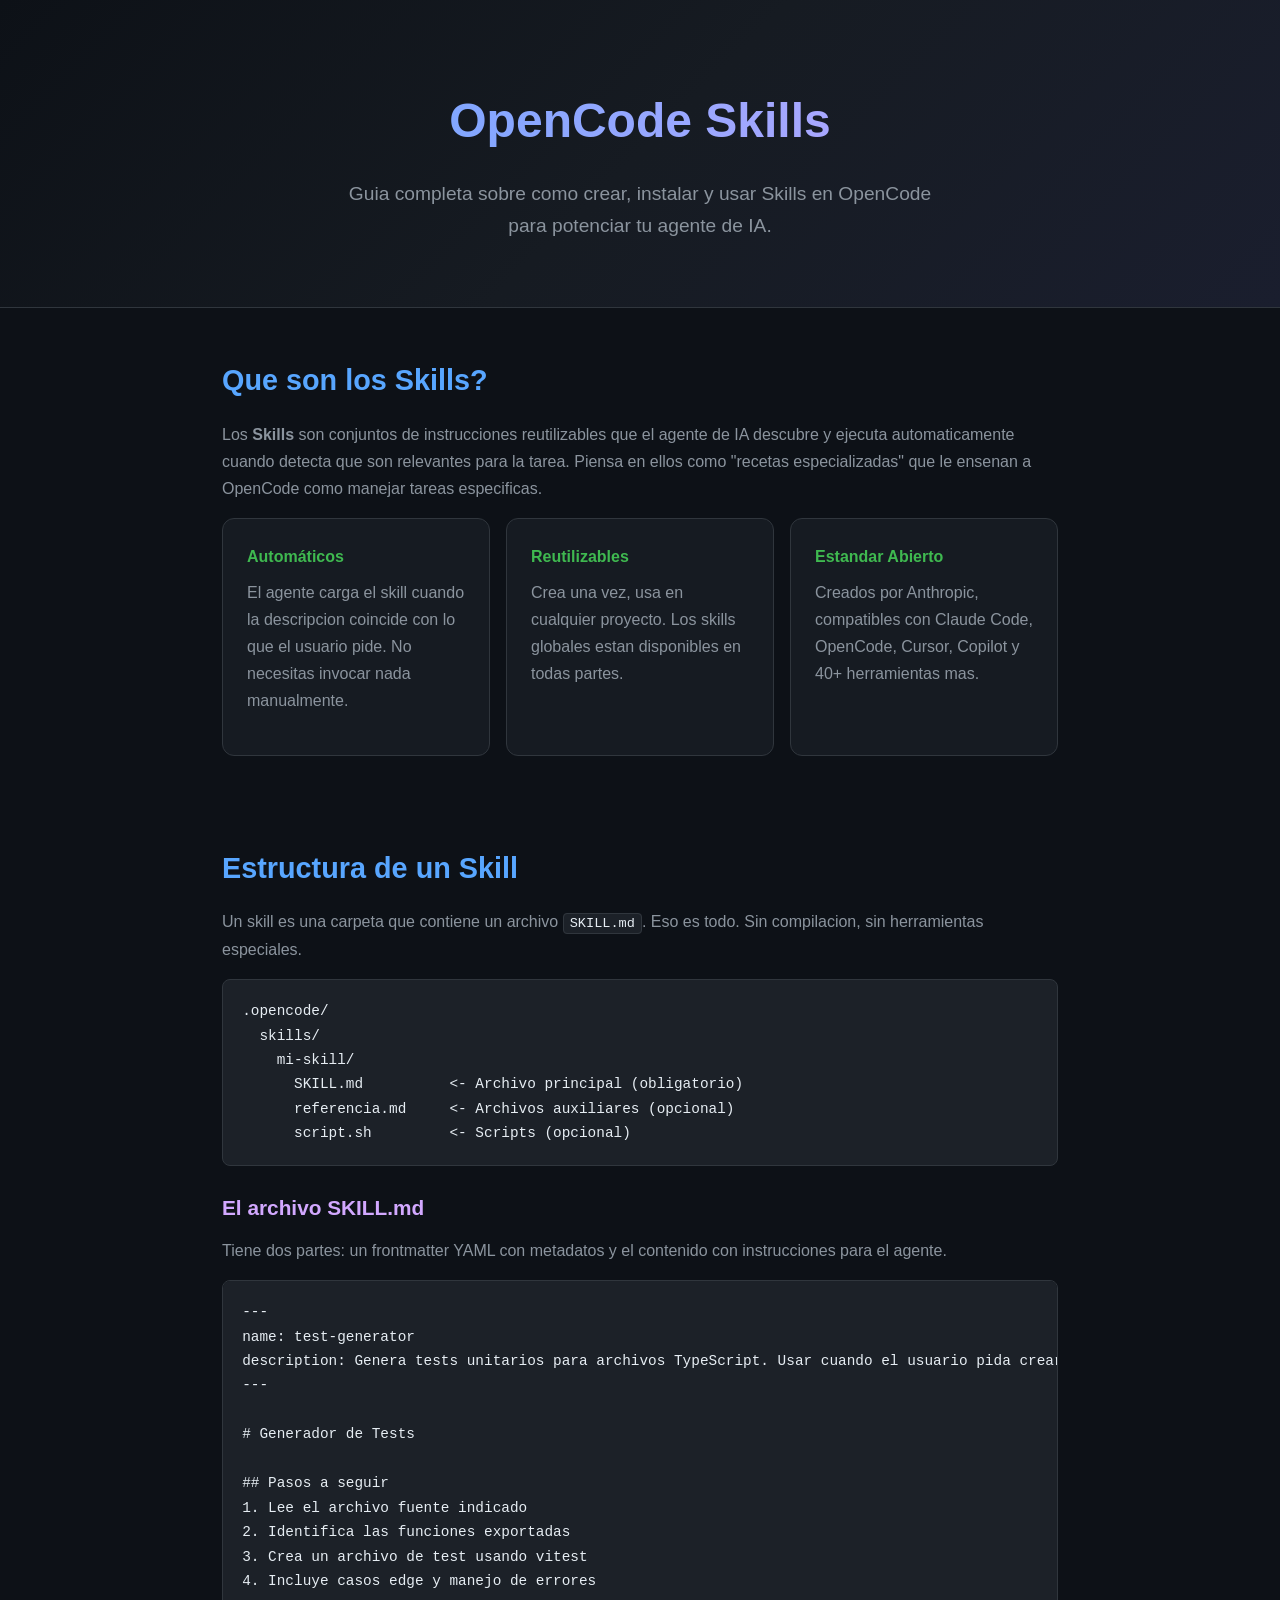
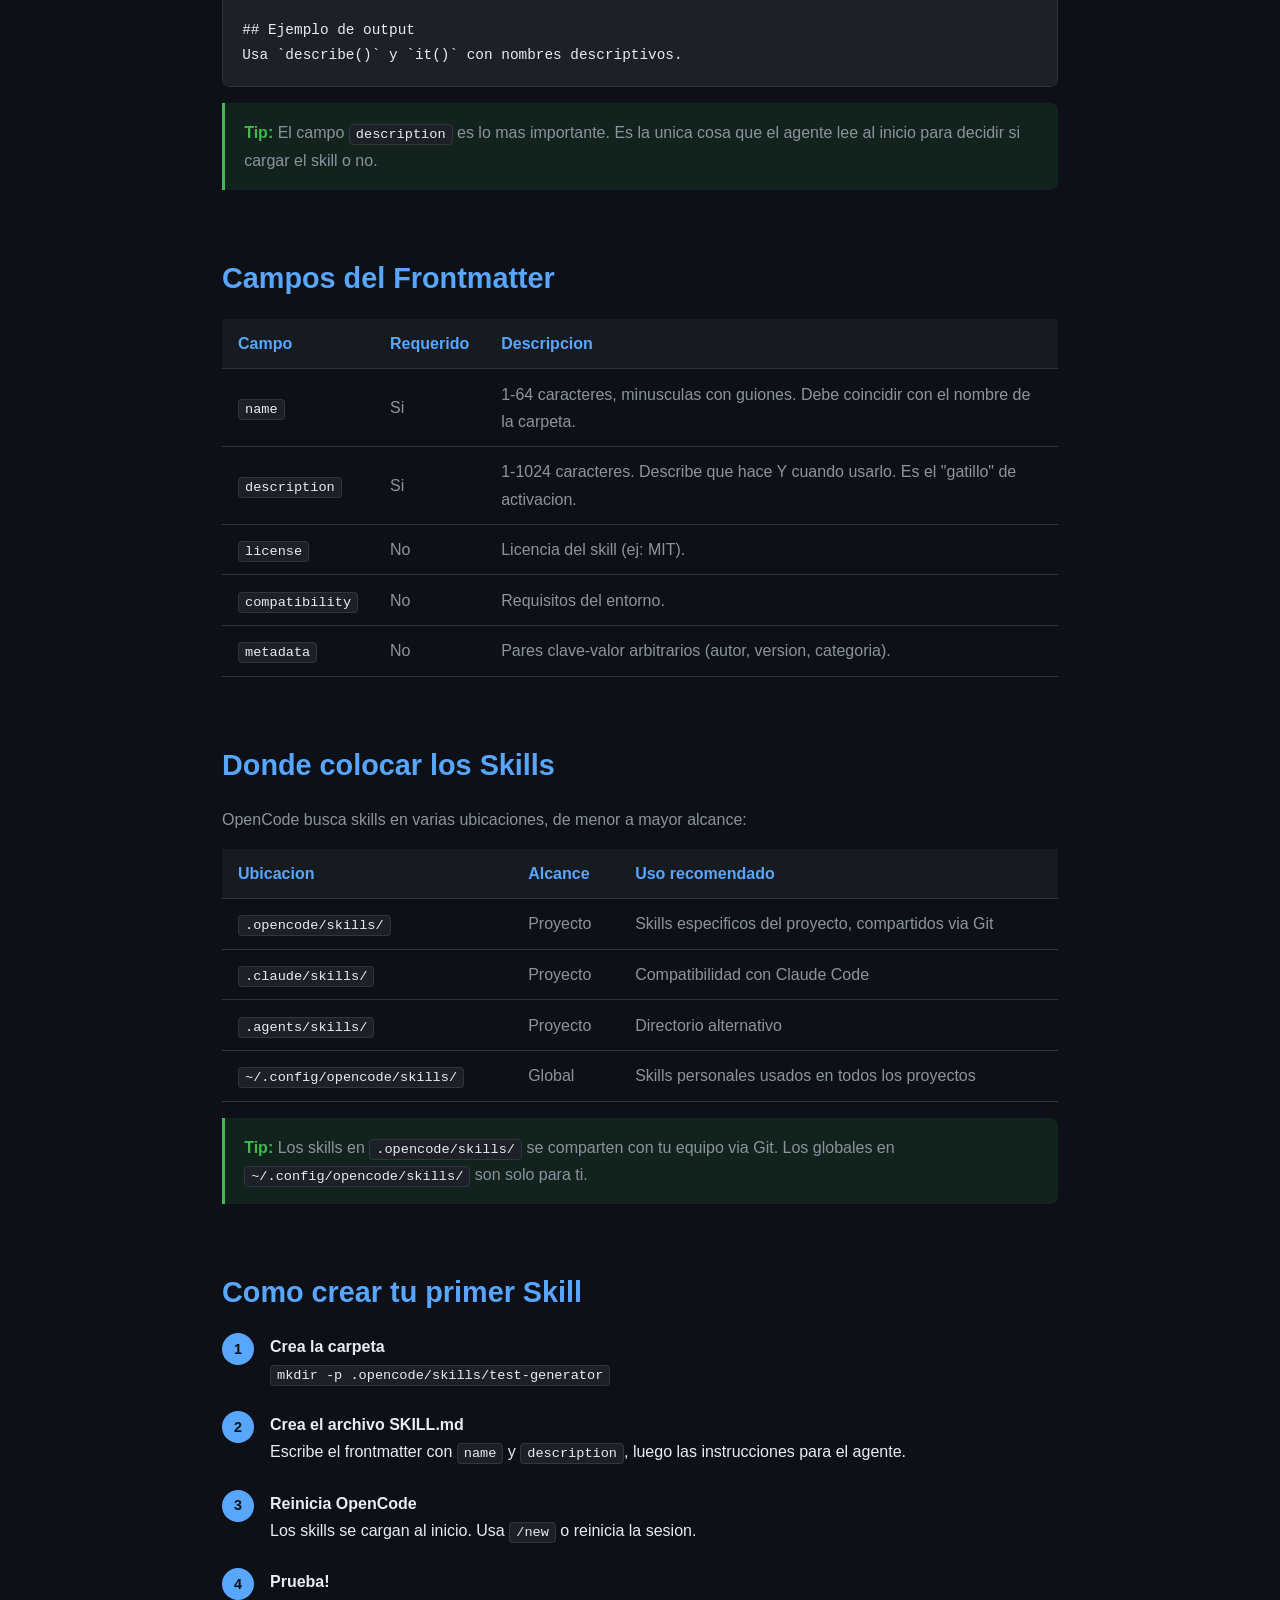
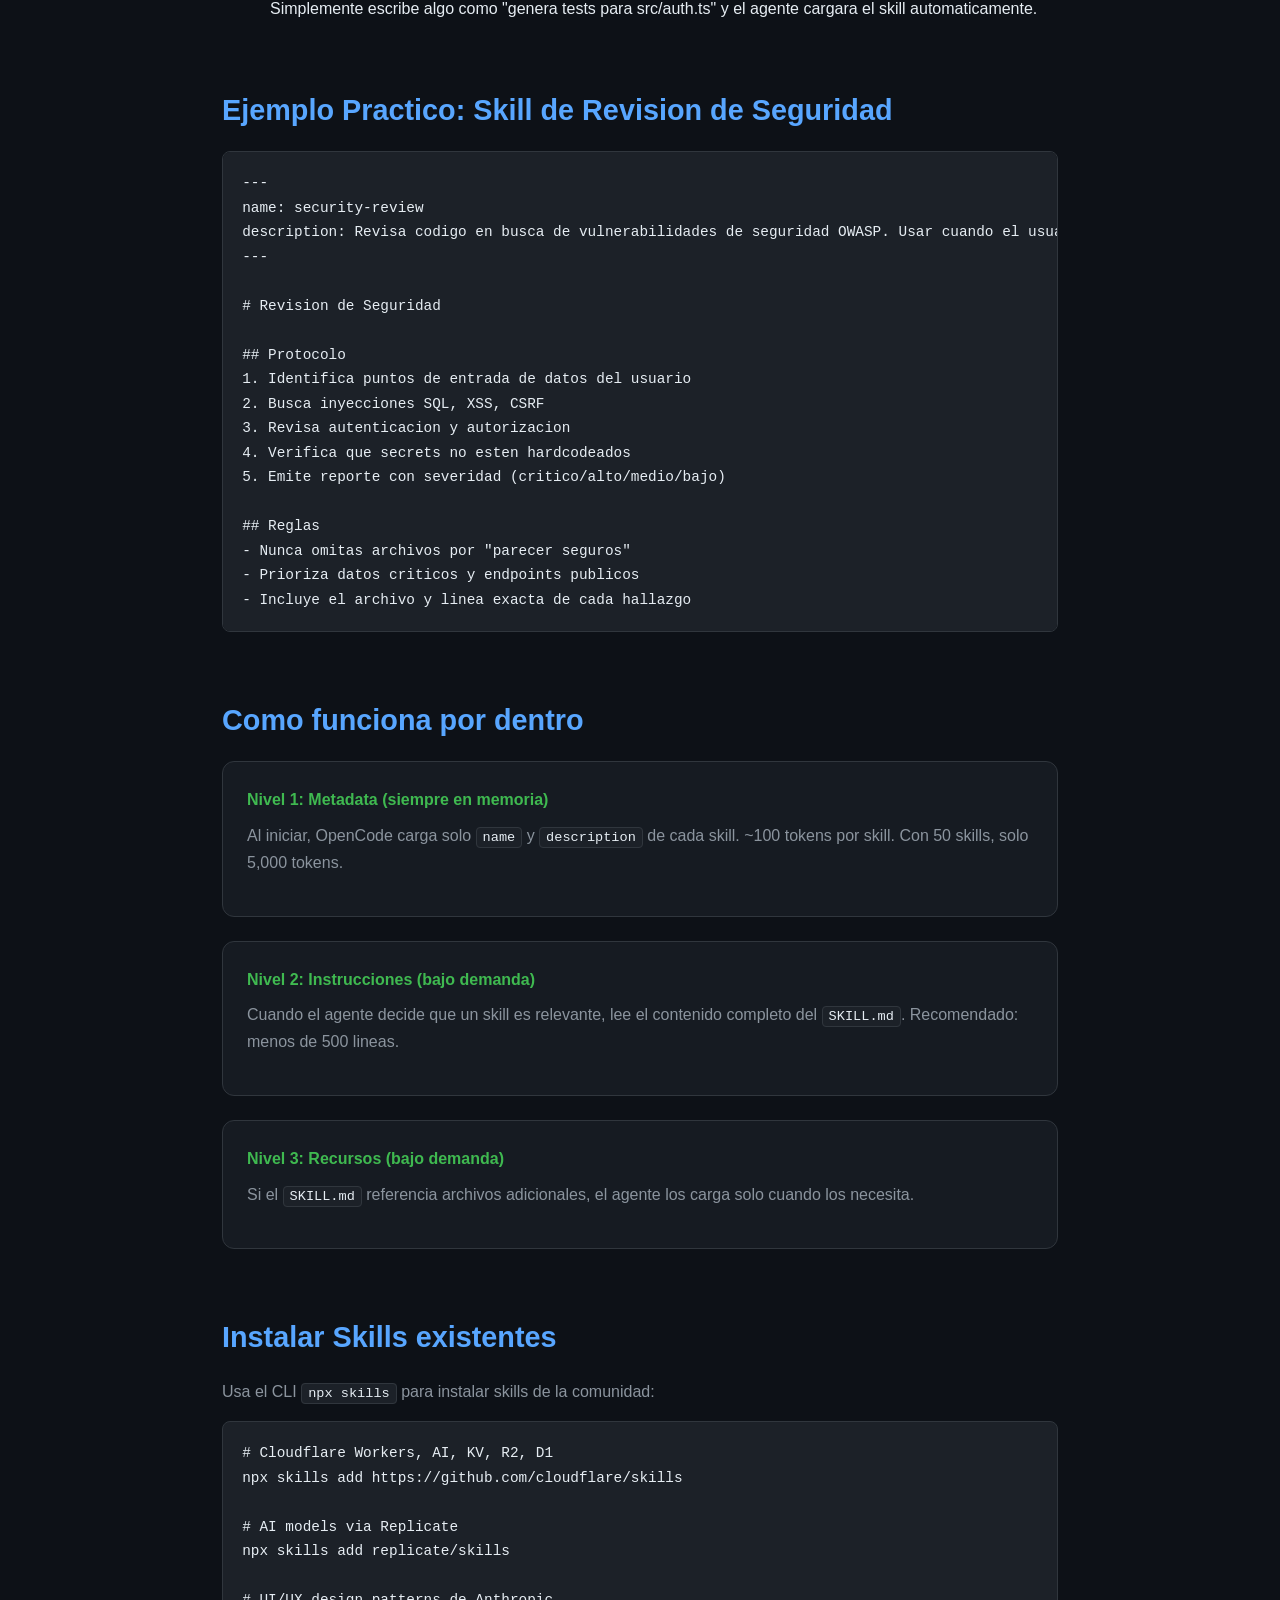
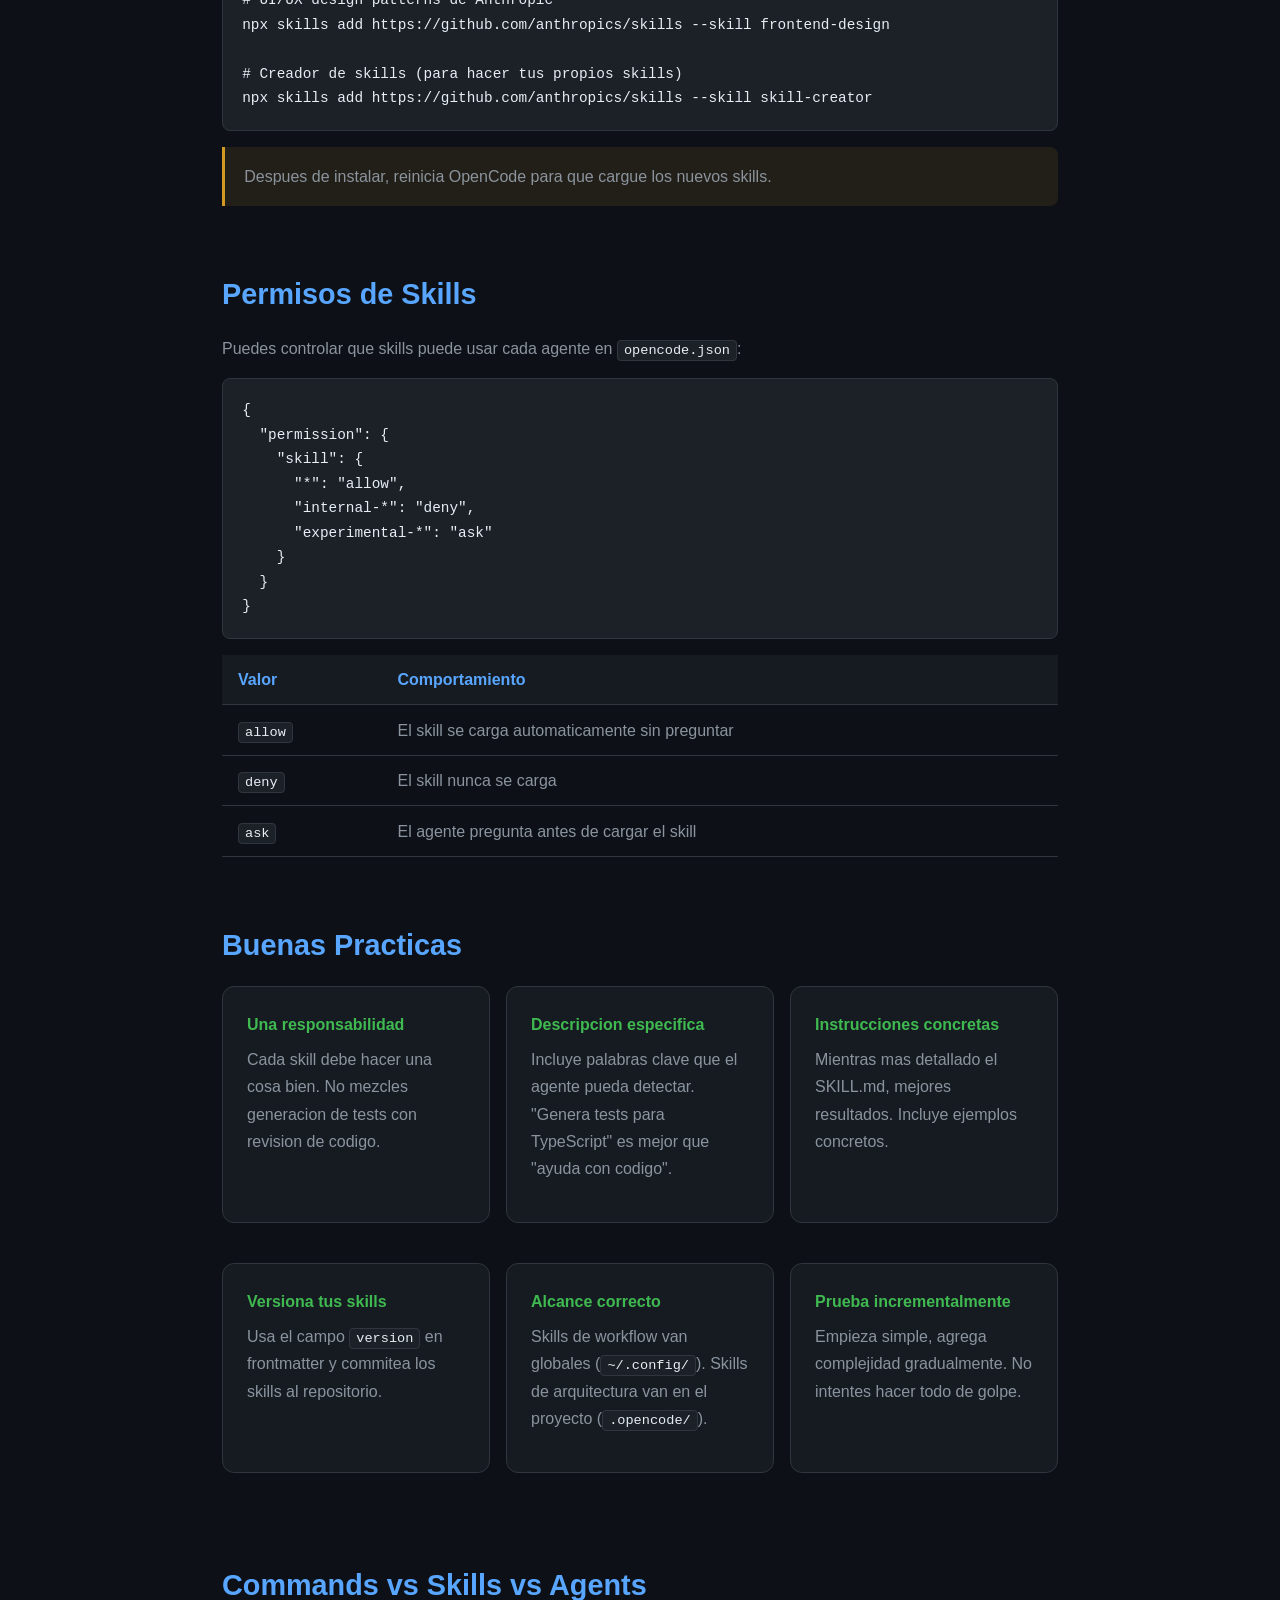
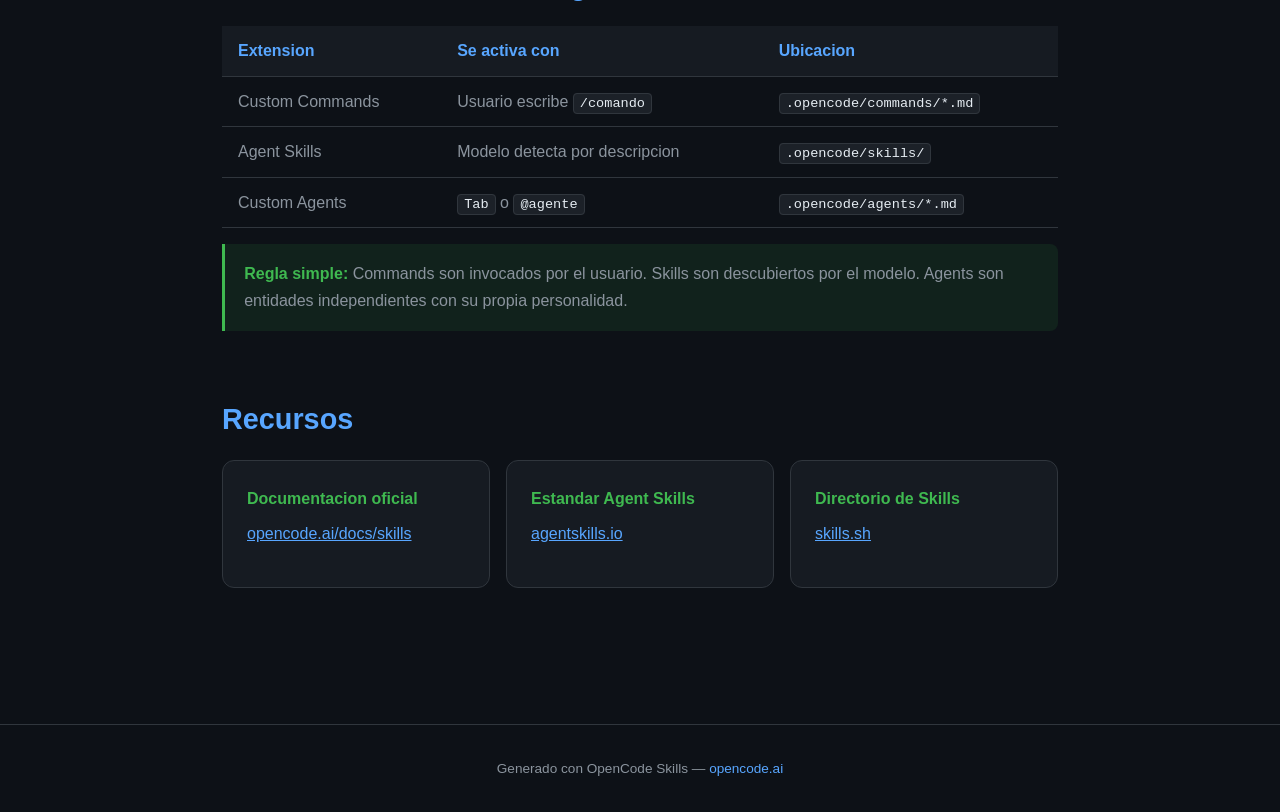
==== index.html @ 3f9ce235 "Initial commit: OpenCode Skills Guide" ====
<!DOCTYPE html>
<html lang="es">
<head>
  <meta charset="UTF-8">
  <meta name="viewport" content="width=device-width, initial-scale=1.0">
  <title>Guia de OpenCode Skills</title>
  <style>
    :root {
      --bg: #0d1117;
      --surface: #161b22;
      --border: #30363d;
      --text: #e6edf3;
      --text-muted: #8b949e;
      --accent: #58a6ff;
      --accent2: #3fb950;
      --accent3: #d2a8ff;
      --code-bg: #1c2128;
    }
    * { margin: 0; padding: 0; box-sizing: border-box; }
    body {
      font-family: -apple-system, BlinkMacSystemFont, 'Segoe UI', Helvetica, Arial, sans-serif;
      background: var(--bg);
      color: var(--text);
      line-height: 1.7;
    }
    .hero {
      text-align: center;
      padding: 5rem 2rem 4rem;
      background: linear-gradient(135deg, #0d1117 0%, #161b22 50%, #1a1e2e 100%);
      border-bottom: 1px solid var(--border);
    }
    .hero h1 {
      font-size: 3rem;
      font-weight: 800;
      background: linear-gradient(90deg, var(--accent), var(--accent3));
      -webkit-background-clip: text;
      -webkit-text-fill-color: transparent;
      margin-bottom: 1rem;
    }
    .hero p {
      color: var(--text-muted);
      font-size: 1.2rem;
      max-width: 600px;
      margin: 0 auto;
    }
    .container { max-width: 900px; margin: 0 auto; padding: 3rem 2rem; }

    .section { margin-bottom: 4rem; }
    .section h2 {
      font-size: 1.8rem;
      color: var(--accent);
      margin-bottom: 1rem;
      display: flex;
      align-items: center;
      gap: 0.5rem;
    }
    .section h3 {
      font-size: 1.3rem;
      color: var(--accent3);
      margin: 1.5rem 0 0.7rem;
    }
    .section p { color: var(--text-muted); margin-bottom: 1rem; }

    .card {
      background: var(--surface);
      border: 1px solid var(--border);
      border-radius: 12px;
      padding: 1.5rem;
      margin-bottom: 1.5rem;
    }
    .card h4 {
      color: var(--accent2);
      margin-bottom: 0.5rem;
    }

    pre {
      background: var(--code-bg);
      border: 1px solid var(--border);
      border-radius: 8px;
      padding: 1.2rem;
      overflow-x: auto;
      font-size: 0.9rem;
      margin: 1rem 0;
    }
    code {
      font-family: 'Fira Code', 'Cascadia Code', Consolas, monospace;
      color: var(--text);
    }
    .inline-code {
      background: var(--code-bg);
      border: 1px solid var(--border);
      border-radius: 4px;
      padding: 2px 6px;
      font-size: 0.85em;
    }

    .grid { display: grid; grid-template-columns: repeat(auto-fit, minmax(250px, 1fr)); gap: 1rem; }

    .badge {
      display: inline-block;
      background: rgba(88,166,255,0.15);
      color: var(--accent);
      border: 1px solid rgba(88,166,255,0.3);
      border-radius: 20px;
      padding: 4px 12px;
      font-size: 0.8rem;
      margin-right: 0.5rem;
      margin-bottom: 0.5rem;
    }

    table {
      width: 100%;
      border-collapse: collapse;
      margin: 1rem 0;
    }
    th, td {
      text-align: left;
      padding: 0.7rem 1rem;
      border-bottom: 1px solid var(--border);
    }
    th {
      background: var(--surface);
      color: var(--accent);
      font-weight: 600;
    }
    td { color: var(--text-muted); }

    .step-list { counter-reset: steps; list-style: none; padding: 0; }
    .step-list li {
      counter-increment: steps;
      position: relative;
      padding-left: 3rem;
      margin-bottom: 1.5rem;
    }
    .step-list li::before {
      content: counter(steps);
      position: absolute;
      left: 0;
      top: 0;
      width: 2rem;
      height: 2rem;
      background: var(--accent);
      color: var(--bg);
      border-radius: 50%;
      display: flex;
      align-items: center;
      justify-content: center;
      font-weight: 700;
      font-size: 0.9rem;
    }

    .tip {
      background: rgba(63,185,80,0.1);
      border-left: 3px solid var(--accent2);
      padding: 1rem 1.2rem;
      border-radius: 0 8px 8px 0;
      margin: 1rem 0;
      color: var(--text-muted);
    }
    .tip strong { color: var(--accent2); }

    .warn {
      background: rgba(210,153,34,0.1);
      border-left: 3px solid #d29922;
      padding: 1rem 1.2rem;
      border-radius: 0 8px 8px 0;
      margin: 1rem 0;
      color: var(--text-muted);
    }

    footer {
      text-align: center;
      padding: 2rem;
      border-top: 1px solid var(--border);
      color: var(--text-muted);
      font-size: 0.85rem;
    }
    footer a { color: var(--accent); text-decoration: none; }
  </style>
</head>
<body>

<div class="hero">
  <h1>OpenCode Skills</h1>
  <p>Guia completa sobre como crear, instalar y usar Skills en OpenCode para potenciar tu agente de IA.</p>
</div>

<div class="container">

  <!-- QUE SON LOS SKILLS -->
  <div class="section">
    <h2>Que son los Skills?</h2>
    <p>Los <strong>Skills</strong> son conjuntos de instrucciones reutilizables que el agente de IA descubre y ejecuta automaticamente cuando detecta que son relevantes para la tarea. Piensa en ellos como "recetas especializadas" que le ensenan a OpenCode como manejar tareas especificas.</p>

    <div class="grid">
      <div class="card">
        <h4>Automáticos</h4>
        <p>El agente carga el skill cuando la descripcion coincide con lo que el usuario pide. No necesitas invocar nada manualmente.</p>
      </div>
      <div class="card">
        <h4>Reutilizables</h4>
        <p>Crea una vez, usa en cualquier proyecto. Los skills globales estan disponibles en todas partes.</p>
      </div>
      <div class="card">
        <h4>Estandar Abierto</h4>
        <p>Creados por Anthropic, compatibles con Claude Code, OpenCode, Cursor, Copilot y 40+ herramientas mas.</p>
      </div>
    </div>
  </div>

  <!-- ESTRUCTURA -->
  <div class="section">
    <h2>Estructura de un Skill</h2>
    <p>Un skill es una carpeta que contiene un archivo <code class="inline-code">SKILL.md</code>. Eso es todo. Sin compilacion, sin herramientas especiales.</p>

    <pre><code>.opencode/
  skills/
    mi-skill/
      SKILL.md          &lt;- Archivo principal (obligatorio)
      referencia.md     &lt;- Archivos auxiliares (opcional)
      script.sh         &lt;- Scripts (opcional)</code></pre>

    <h3>El archivo SKILL.md</h3>
    <p>Tiene dos partes: un frontmatter YAML con metadatos y el contenido con instrucciones para el agente.</p>

    <pre><code>---
name: test-generator
description: Genera tests unitarios para archivos TypeScript. Usar cuando el usuario pida crear tests o cobertura de codigo.
---

# Generador de Tests

## Pasos a seguir
1. Lee el archivo fuente indicado
2. Identifica las funciones exportadas
3. Crea un archivo de test usando vitest
4. Incluye casos edge y manejo de errores

## Ejemplo de output
Usa `describe()` y `it()` con nombres descriptivos.</code></pre>

    <div class="tip">
      <strong>Tip:</strong> El campo <code class="inline-code">description</code> es lo mas importante. Es la unica cosa que el agente lee al inicio para decidir si cargar el skill o no.
    </div>
  </div>

  <!-- CAMPOS FRONTMATTER -->
  <div class="section">
    <h2>Campos del Frontmatter</h2>

    <table>
      <thead>
        <tr><th>Campo</th><th>Requerido</th><th>Descripcion</th></tr>
      </thead>
      <tbody>
        <tr><td><code class="inline-code">name</code></td><td>Si</td><td>1-64 caracteres, minusculas con guiones. Debe coincidir con el nombre de la carpeta.</td></tr>
        <tr><td><code class="inline-code">description</code></td><td>Si</td><td>1-1024 caracteres. Describe que hace Y cuando usarlo. Es el "gatillo" de activacion.</td></tr>
        <tr><td><code class="inline-code">license</code></td><td>No</td><td>Licencia del skill (ej: MIT).</td></tr>
        <tr><td><code class="inline-code">compatibility</code></td><td>No</td><td>Requisitos del entorno.</td></tr>
        <tr><td><code class="inline-code">metadata</code></td><td>No</td><td>Pares clave-valor arbitrarios (autor, version, categoria).</td></tr>
      </tbody>
    </table>
  </div>

  <!-- UBICACION -->
  <div class="section">
    <h2>Donde colocar los Skills</h2>
    <p>OpenCode busca skills en varias ubicaciones, de menor a mayor alcance:</p>

    <table>
      <thead>
        <tr><th>Ubicacion</th><th>Alcance</th><th>Uso recomendado</th></tr>
      </thead>
      <tbody>
        <tr><td><code class="inline-code">.opencode/skills/</code></td><td>Proyecto</td><td>Skills especificos del proyecto, compartidos via Git</td></tr>
        <tr><td><code class="inline-code">.claude/skills/</code></td><td>Proyecto</td><td>Compatibilidad con Claude Code</td></tr>
        <tr><td><code class="inline-code">.agents/skills/</code></td><td>Proyecto</td><td>Directorio alternativo</td></tr>
        <tr><td><code class="inline-code">~/.config/opencode/skills/</code></td><td>Global</td><td>Skills personales usados en todos los proyectos</td></tr>
      </tbody>
    </table>

    <div class="tip">
      <strong>Tip:</strong> Los skills en <code class="inline-code">.opencode/skills/</code> se comparten con tu equipo via Git. Los globales en <code class="inline-code">~/.config/opencode/skills/</code> son solo para ti.
    </div>
  </div>

  <!-- CREAR SKILL -->
  <div class="section">
    <h2>Como crear tu primer Skill</h2>
    <ol class="step-list">
      <li>
        <strong>Crea la carpeta</strong><br>
        <code class="inline-code">mkdir -p .opencode/skills/test-generator</code>
      </li>
      <li>
        <strong>Crea el archivo SKILL.md</strong><br>
        Escribe el frontmatter con <code class="inline-code">name</code> y <code class="inline-code">description</code>, luego las instrucciones para el agente.
      </li>
      <li>
        <strong>Reinicia OpenCode</strong><br>
        Los skills se cargan al inicio. Usa <code class="inline-code">/new</code> o reinicia la sesion.
      </li>
      <li>
        <strong>Prueba!</strong><br>
        Simplemente escribe algo como "genera tests para src/auth.ts" y el agente cargara el skill automaticamente.
      </li>
    </ol>
  </div>

  <!-- EJEMPLO PRACTICO -->
  <div class="section">
    <h2>Ejemplo Practico: Skill de Revision de Seguridad</h2>
    <pre><code>---
name: security-review
description: Revisa codigo en busca de vulnerabilidades de seguridad OWASP. Usar cuando el usuario pida revisar seguridad, auditar modulo o detectar fallas.
---

# Revision de Seguridad

## Protocolo
1. Identifica puntos de entrada de datos del usuario
2. Busca inyecciones SQL, XSS, CSRF
3. Revisa autenticacion y autorizacion
4. Verifica que secrets no esten hardcodeados
5. Emite reporte con severidad (critico/alto/medio/bajo)

## Reglas
- Nunca omitas archivos por "parecer seguros"
- Prioriza datos criticos y endpoints publicos
- Incluye el archivo y linea exacta de cada hallazgo</code></pre>
  </div>

  <!-- COMO FUNCIONA POR DENTRO -->
  <div class="section">
    <h2>Como funciona por dentro</h2>

    <div class="card">
      <h4>Nivel 1: Metadata (siempre en memoria)</h4>
      <p>Al iniciar, OpenCode carga solo <code class="inline-code">name</code> y <code class="inline-code">description</code> de cada skill. ~100 tokens por skill. Con 50 skills, solo 5,000 tokens.</p>
    </div>
    <div class="card">
      <h4>Nivel 2: Instrucciones (bajo demanda)</h4>
      <p>Cuando el agente decide que un skill es relevante, lee el contenido completo del <code class="inline-code">SKILL.md</code>. Recomendado: menos de 500 lineas.</p>
    </div>
    <div class="card">
      <h4>Nivel 3: Recursos (bajo demanda)</h4>
      <p>Si el <code class="inline-code">SKILL.md</code> referencia archivos adicionales, el agente los carga solo cuando los necesita.</p>
    </div>
  </div>

  <!-- INSTALAR SKILLS EXISTENTES -->
  <div class="section">
    <h2>Instalar Skills existentes</h2>
    <p>Usa el CLI <code class="inline-code">npx skills</code> para instalar skills de la comunidad:</p>

    <pre><code># Cloudflare Workers, AI, KV, R2, D1
npx skills add https://github.com/cloudflare/skills

# AI models via Replicate
npx skills add replicate/skills

# UI/UX design patterns de Anthropic
npx skills add https://github.com/anthropics/skills --skill frontend-design

# Creador de skills (para hacer tus propios skills)
npx skills add https://github.com/anthropics/skills --skill skill-creator</code></pre>

    <div class="warn">
      Despues de instalar, reinicia OpenCode para que cargue los nuevos skills.
    </div>
  </div>

  <!-- PERMISOS -->
  <div class="section">
    <h2>Permisos de Skills</h2>
    <p>Puedes controlar que skills puede usar cada agente en <code class="inline-code">opencode.json</code>:</p>

    <pre><code>{
  "permission": {
    "skill": {
      "*": "allow",
      "internal-*": "deny",
      "experimental-*": "ask"
    }
  }
}</code></pre>

    <table>
      <thead>
        <tr><th>Valor</th><th>Comportamiento</th></tr>
      </thead>
      <tbody>
        <tr><td><code class="inline-code">allow</code></td><td>El skill se carga automaticamente sin preguntar</td></tr>
        <tr><td><code class="inline-code">deny</code></td><td>El skill nunca se carga</td></tr>
        <tr><td><code class="inline-code">ask</code></td><td>El agente pregunta antes de cargar el skill</td></tr>
      </tbody>
    </table>
  </div>

  <!-- BUENAS PRACTICAS -->
  <div class="section">
    <h2>Buenas Practicas</h2>
    <div class="grid">
      <div class="card">
        <h4>Una responsabilidad</h4>
        <p>Cada skill debe hacer una cosa bien. No mezcles generacion de tests con revision de codigo.</p>
      </div>
      <div class="card">
        <h4>Descripcion especifica</h4>
        <p>Incluye palabras clave que el agente pueda detectar. "Genera tests para TypeScript" es mejor que "ayuda con codigo".</p>
      </div>
      <div class="card">
        <h4>Instrucciones concretas</h4>
        <p>Mientras mas detallado el SKILL.md, mejores resultados. Incluye ejemplos concretos.</p>
      </div>
      <div class="card">
        <h4>Versiona tus skills</h4>
        <p>Usa el campo <code class="inline-code">version</code> en frontmatter y commitea los skills al repositorio.</p>
      </div>
      <div class="card">
        <h4>Alcance correcto</h4>
        <p>Skills de workflow van globales (<code class="inline-code">~/.config/</code>). Skills de arquitectura van en el proyecto (<code class="inline-code">.opencode/</code>).</p>
      </div>
      <div class="card">
        <h4>Prueba incrementalmente</h4>
        <p>Empieza simple, agrega complejidad gradualmente. No intentes hacer todo de golpe.</p>
      </div>
    </div>
  </div>

  <!-- COMMANDS VS SKILLS -->
  <div class="section">
    <h2>Commands vs Skills vs Agents</h2>
    <table>
      <thead>
        <tr><th>Extension</th><th>Se activa con</th><th>Ubicacion</th></tr>
      </thead>
      <tbody>
        <tr><td>Custom Commands</td><td>Usuario escribe <code class="inline-code">/comando</code></td><td><code class="inline-code">.opencode/commands/*.md</code></td></tr>
        <tr><td>Agent Skills</td><td>Modelo detecta por descripcion</td><td><code class="inline-code">.opencode/skills/</code></td></tr>
        <tr><td>Custom Agents</td><td><code class="inline-code">Tab</code> o <code class="inline-code">@agente</code></td><td><code class="inline-code">.opencode/agents/*.md</code></td></tr>
      </tbody>
    </table>
    <div class="tip">
      <strong>Regla simple:</strong> Commands son invocados por el usuario. Skills son descubiertos por el modelo. Agents son entidades independientes con su propia personalidad.
    </div>
  </div>

  <!-- RECURSOS -->
  <div class="section">
    <h2>Recursos</h2>
    <div class="grid">
      <div class="card">
        <h4>Documentacion oficial</h4>
        <p><a href="https://opencode.ai/docs/skills/" style="color:var(--accent)">opencode.ai/docs/skills</a></p>
      </div>
      <div class="card">
        <h4>Estandar Agent Skills</h4>
        <p><a href="https://agentskills.io" style="color:var(--accent)">agentskills.io</a></p>
      </div>
      <div class="card">
        <h4>Directorio de Skills</h4>
        <p><a href="https://skills.sh" style="color:var(--accent)">skills.sh</a></p>
      </div>
    </div>
  </div>

</div>

<footer>
  Generado con OpenCode Skills &mdash; <a href="https://opencode.ai">opencode.ai</a>
</footer>

</body>
</html>
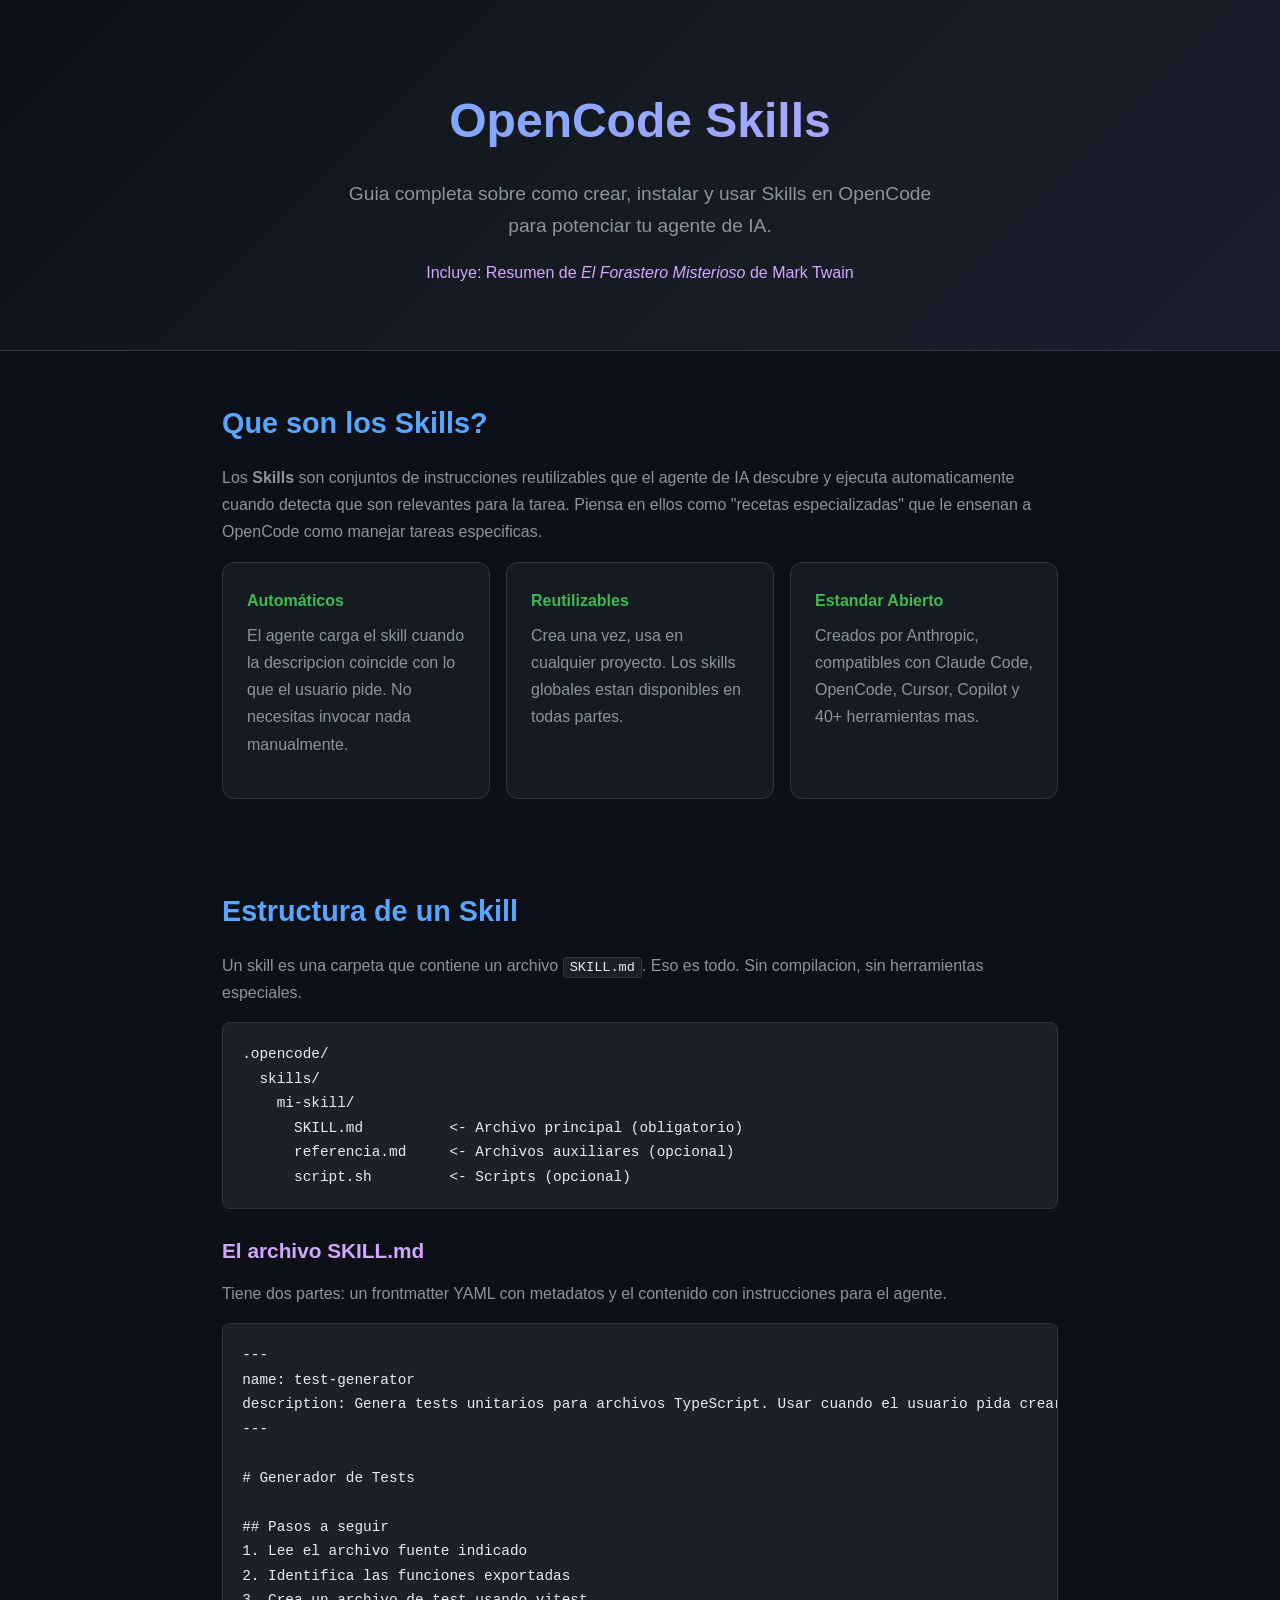
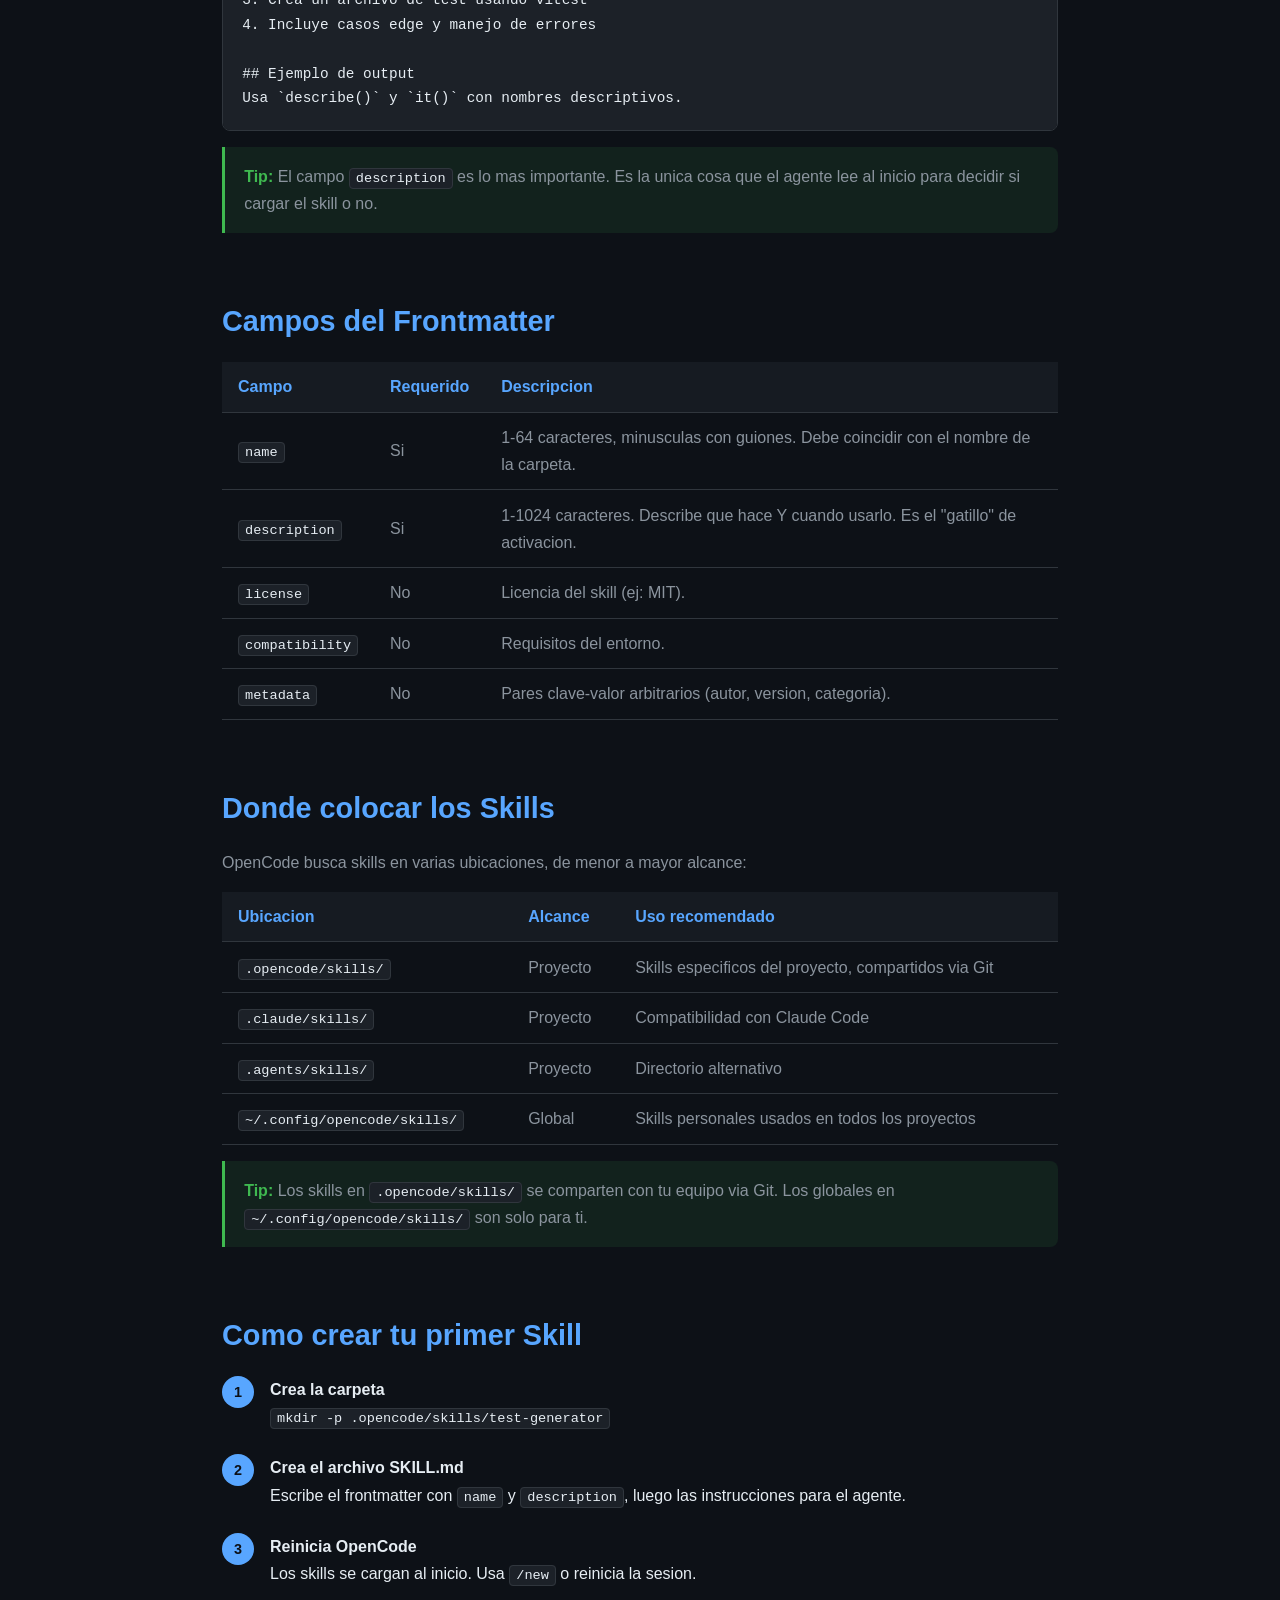
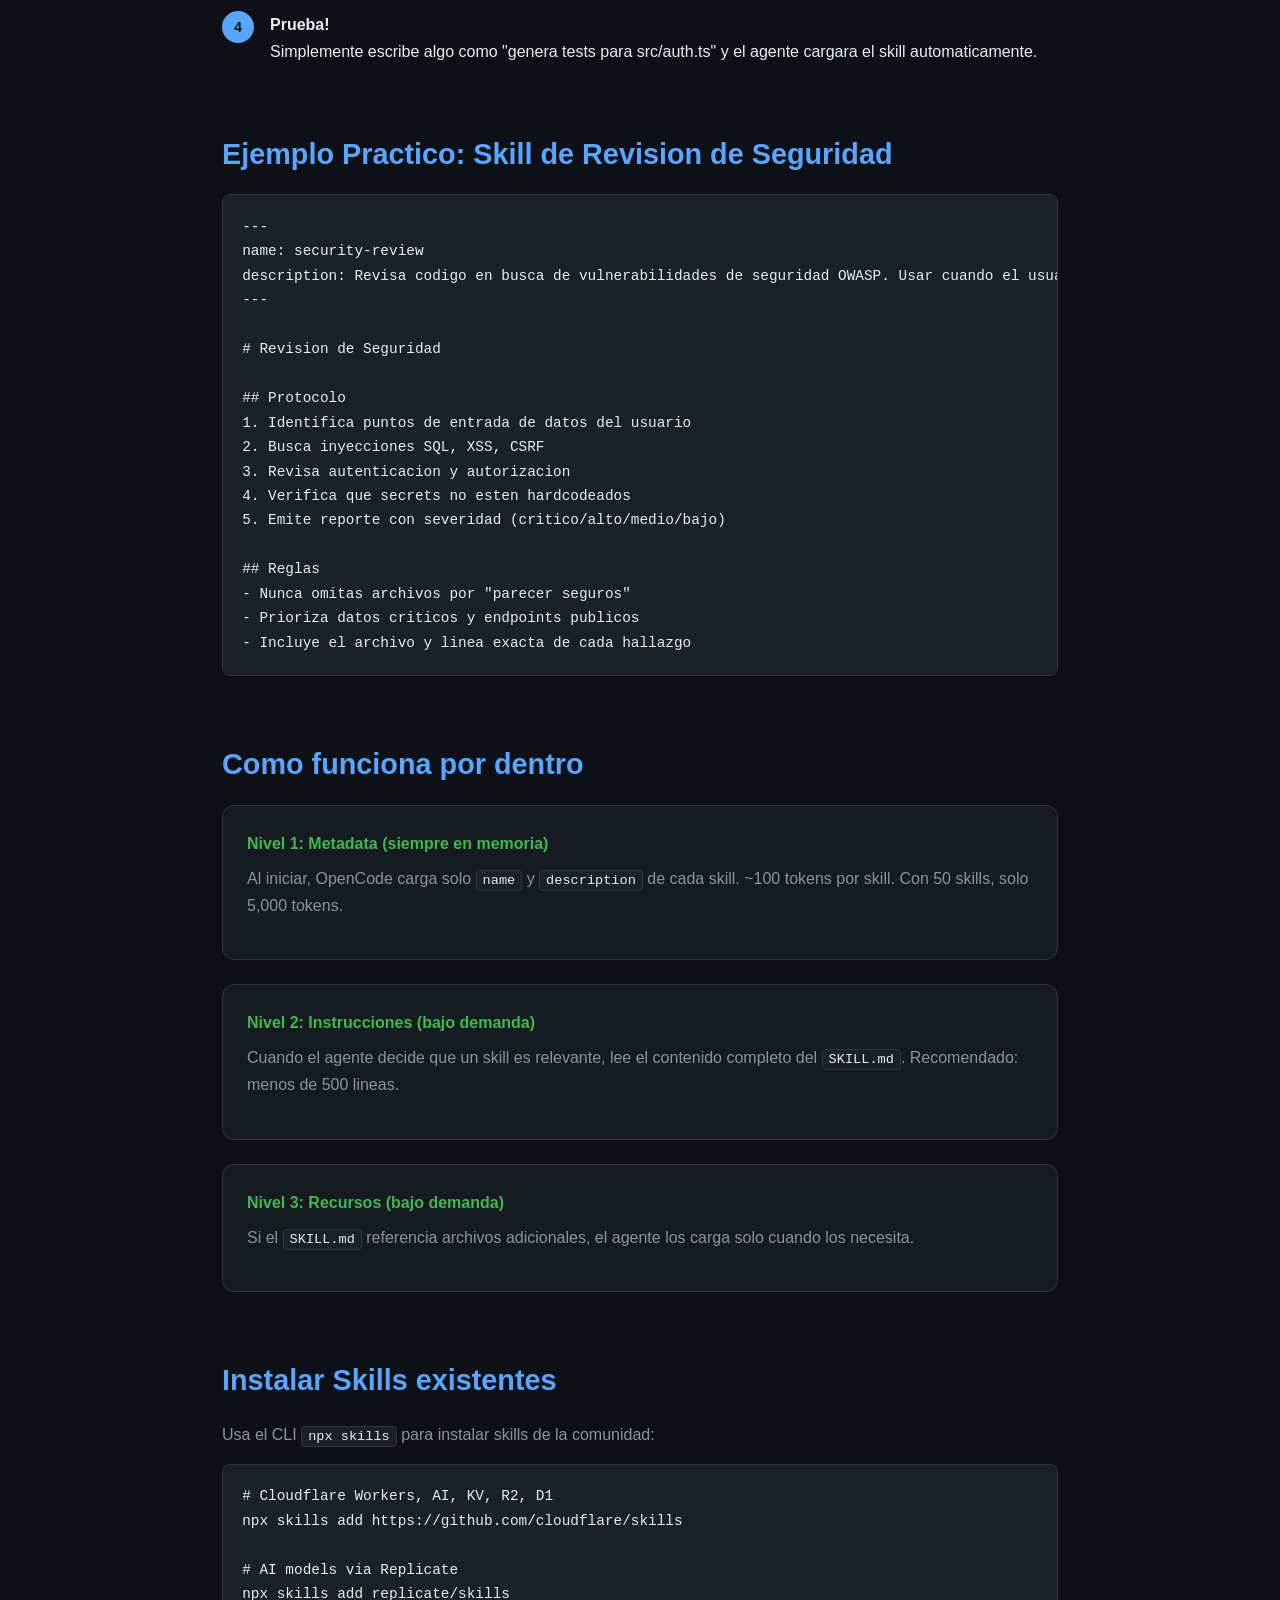
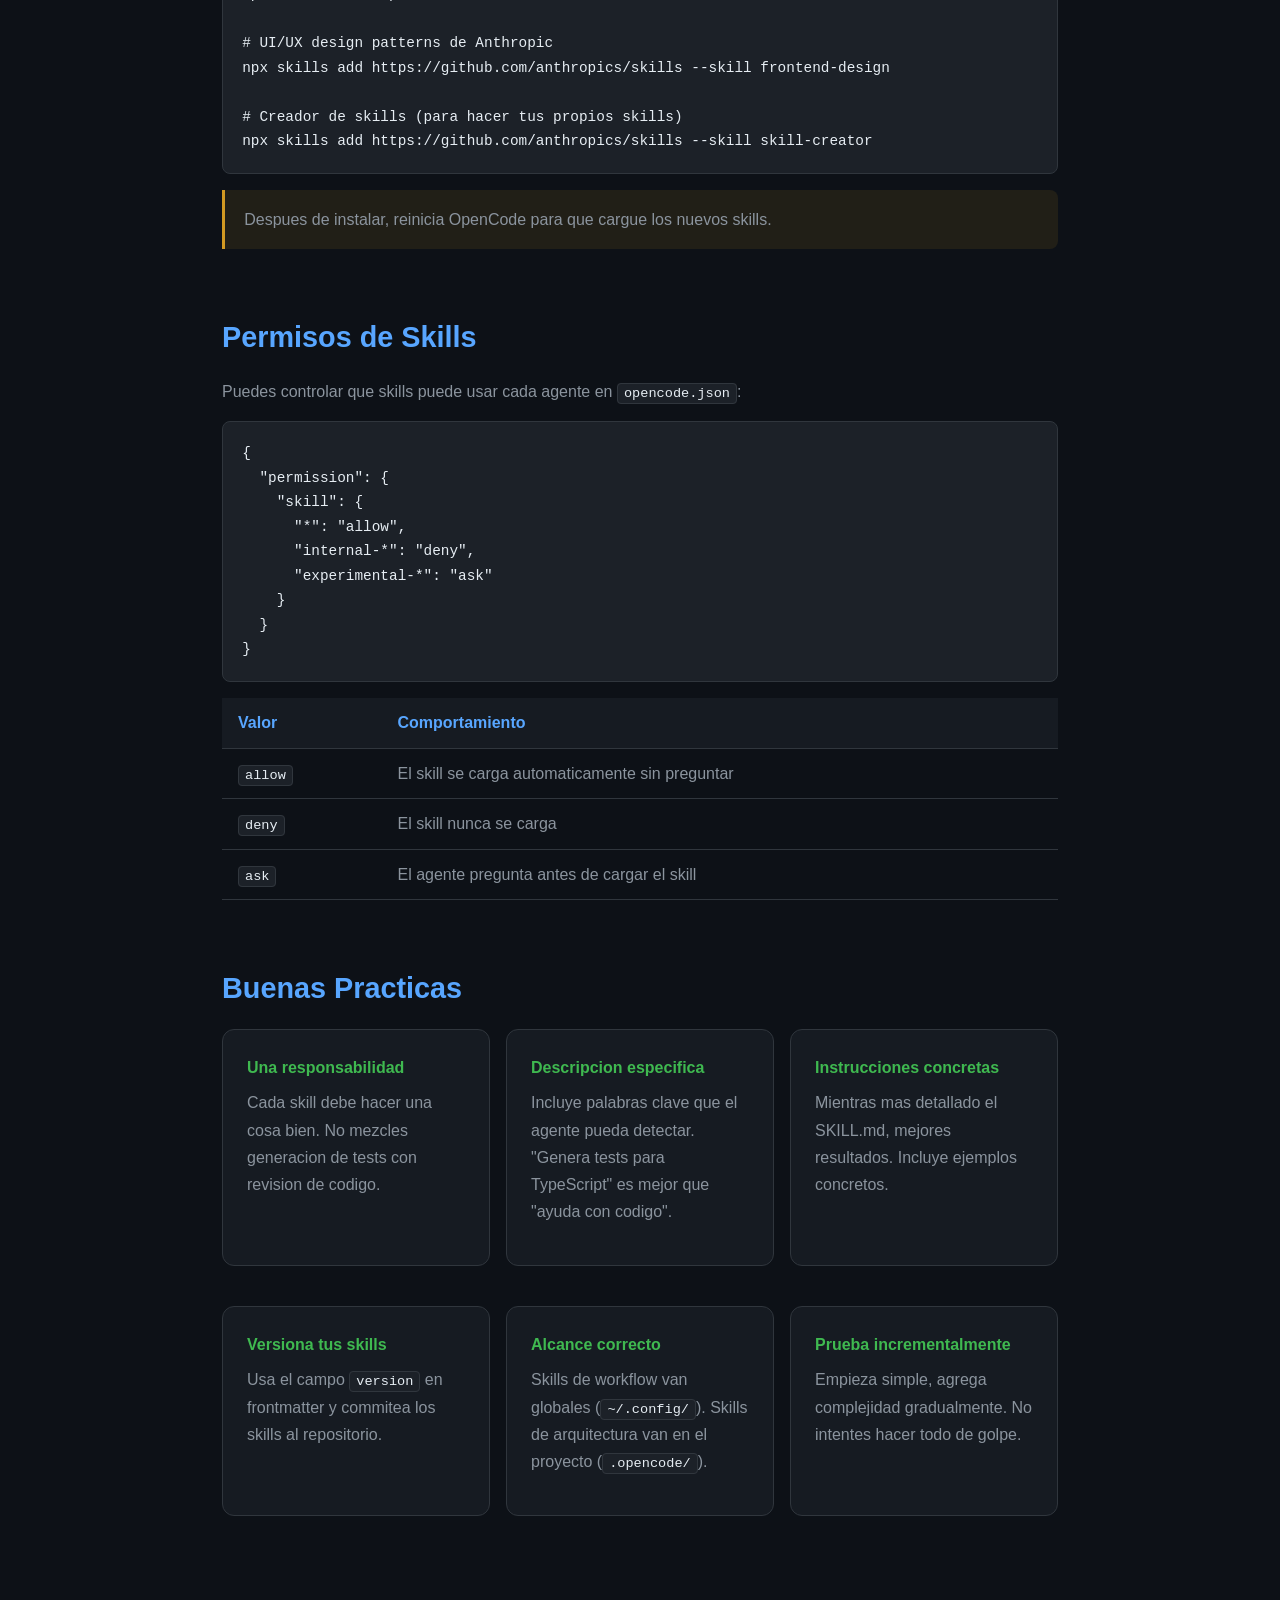
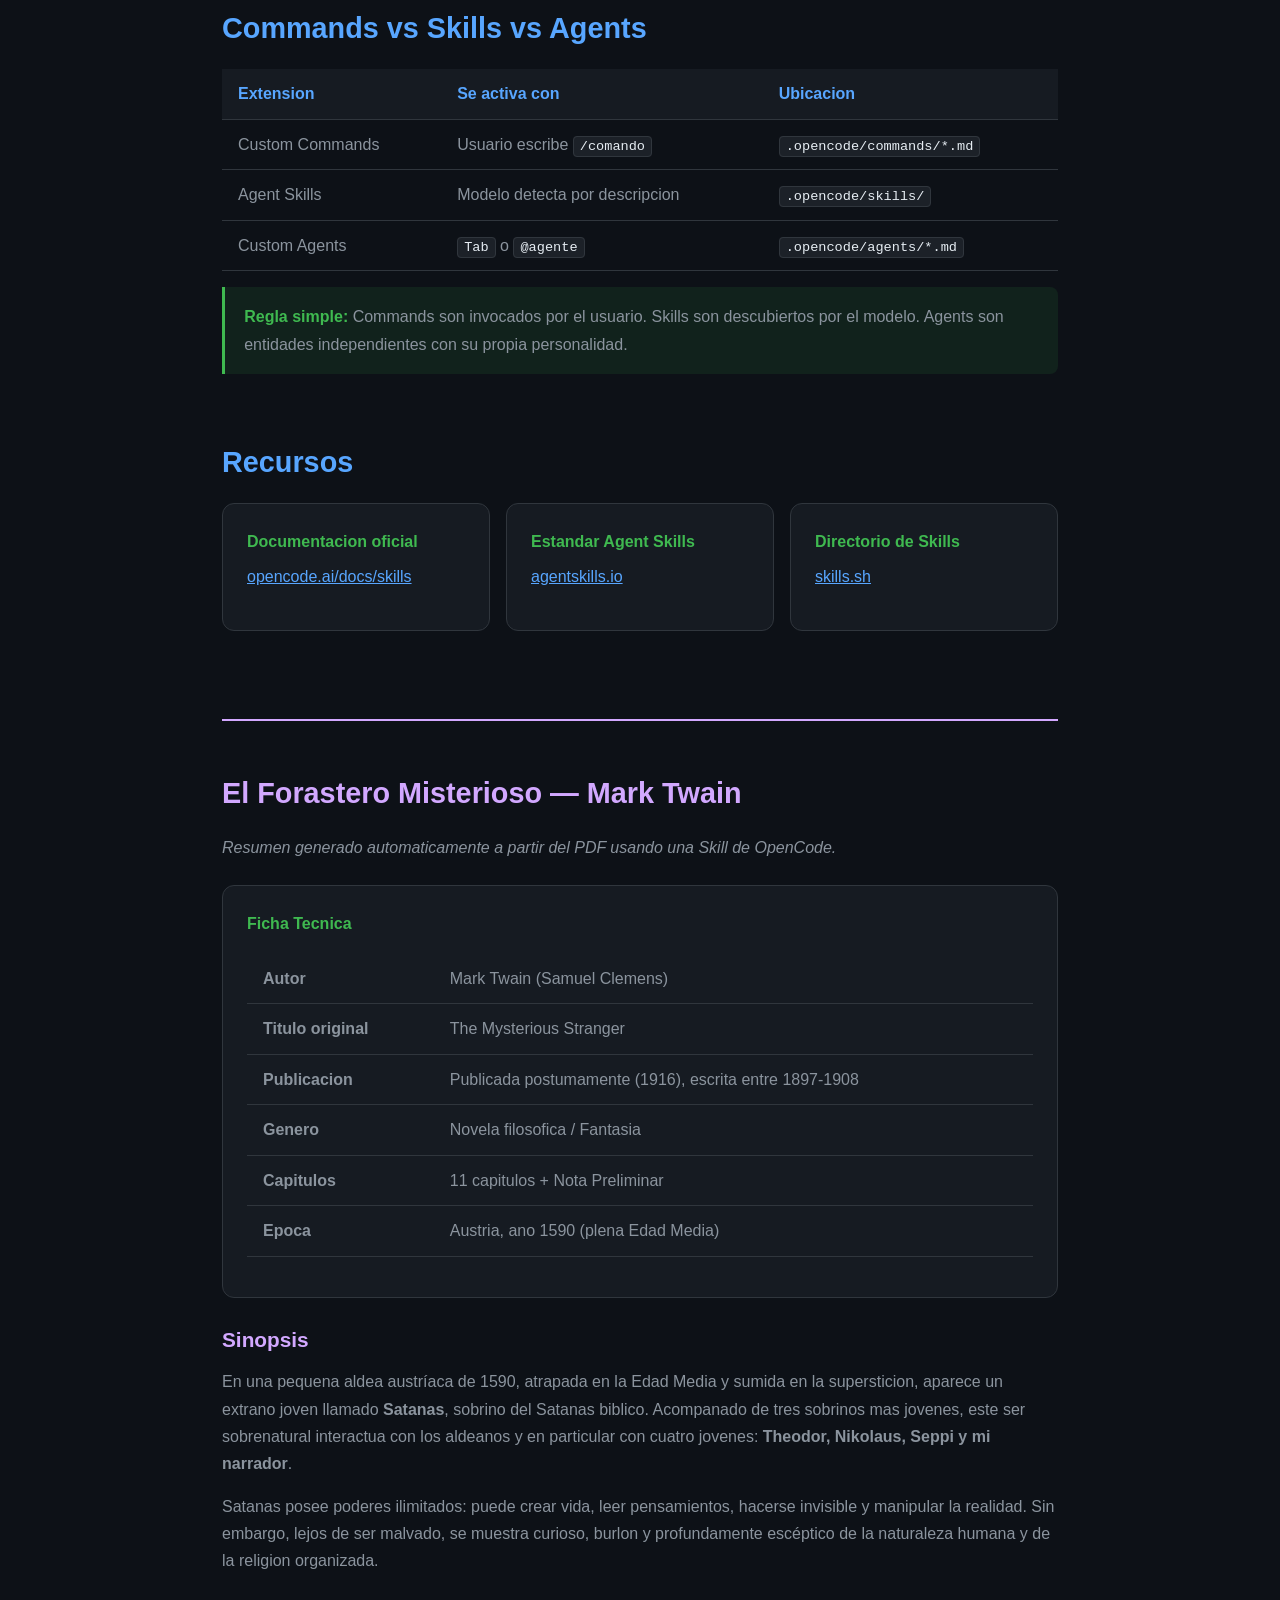
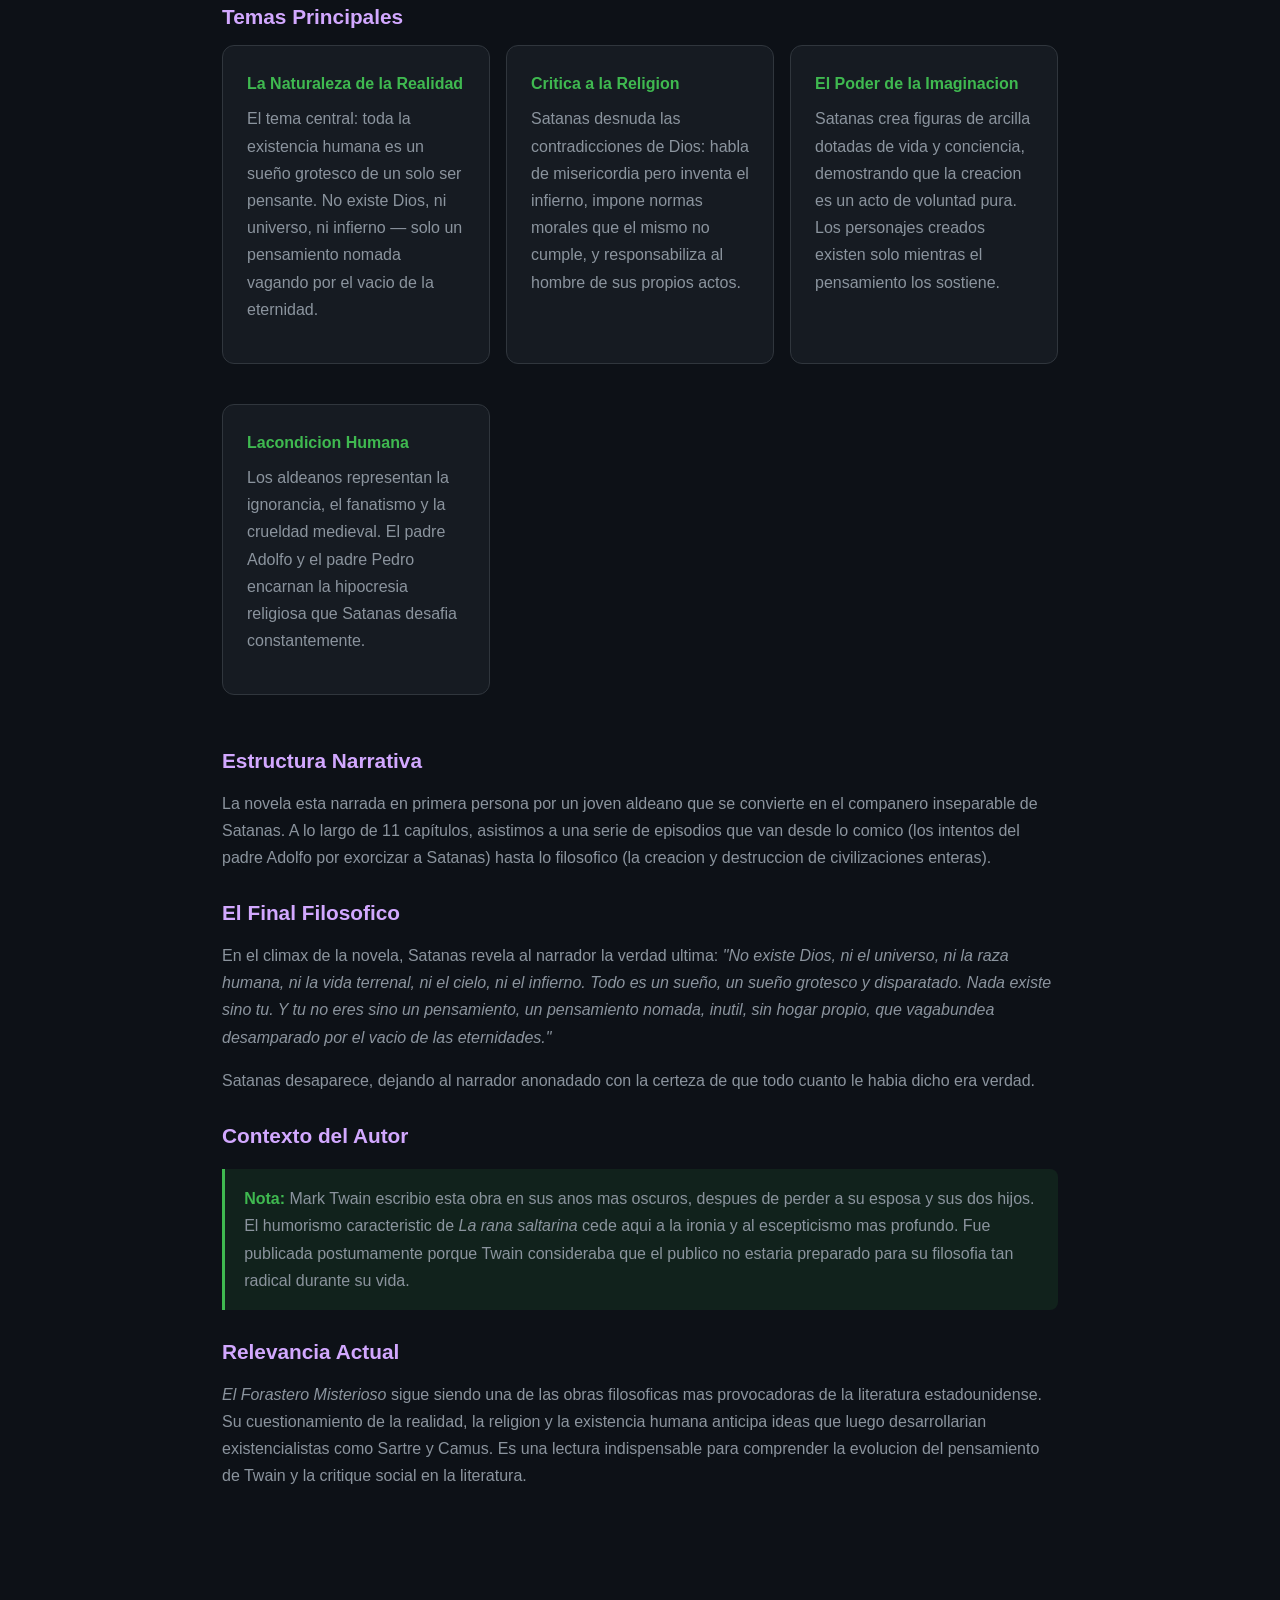
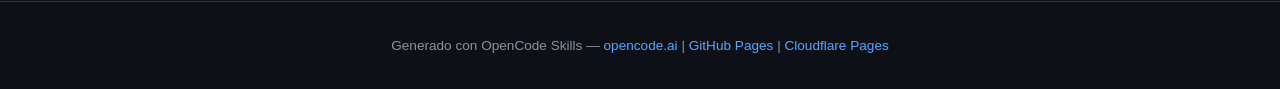
==== commit da31e1a1: "Add book summary: El Forastero Misterioso - Mark Twain" ====
--- a/index.html
+++ b/index.html
@@ -3,7 +3,7 @@
 <head>
   <meta charset="UTF-8">
   <meta name="viewport" content="width=device-width, initial-scale=1.0">
-  <title>Guia de OpenCode Skills</title>
+  <title>OpenCode Skills &mdash; Resumen: El Forastero Misterioso</title>
   <style>
     :root {
       --bg: #0d1117;
@@ -183,6 +183,7 @@
 <div class="hero">
   <h1>OpenCode Skills</h1>
   <p>Guia completa sobre como crear, instalar y usar Skills en OpenCode para potenciar tu agente de IA.</p>
+  <p style="margin-top:1rem;font-size:1rem;color:var(--accent3)">Incluye: Resumen de <em>El Forastero Misterioso</em> de Mark Twain</p>
 </div>
 
 <div class="container">
@@ -465,10 +466,69 @@
     </div>
   </div>
 
+  <!-- RESUMEN: EL FORASTERO MISTERIOSO -->
+  <div class="section" style="border-top:2px solid var(--accent3);padding-top:3rem;">
+    <h2 style="color:var(--accent3)">El Forastero Misterioso &mdash; Mark Twain</h2>
+    <p style="font-style:italic;color:var(--text-muted);margin-bottom:1.5rem;">Resumen generado automaticamente a partir del PDF usando una Skill de OpenCode.</p>
+
+    <div class="card">
+      <h4>Ficha Tecnica</h4>
+      <table>
+        <tbody>
+          <tr><td><strong>Autor</strong></td><td>Mark Twain (Samuel Clemens)</td></tr>
+          <tr><td><strong>Titulo original</strong></td><td>The Mysterious Stranger</td></tr>
+          <tr><td><strong>Publicacion</strong></td><td>Publicada postumamente (1916), escrita entre 1897-1908</td></tr>
+          <tr><td><strong>Genero</strong></td><td>Novela filosofica / Fantasia</td></tr>
+          <tr><td><strong>Capitulos</strong></td><td>11 capitulos + Nota Preliminar</td></tr>
+          <tr><td><strong>Epoca</strong></td><td>Austria, ano 1590 (plena Edad Media)</td></tr>
+        </tbody>
+      </table>
+    </div>
+
+    <h3>Sinopsis</h3>
+    <p>En una pequena aldea austríaca de 1590, atrapada en la Edad Media y sumida en la supersticion, aparece un extrano joven llamado <strong>Satanas</strong>, sobrino del Satanas biblico. Acompanado de tres sobrinos mas jovenes, este ser sobrenatural interactua con los aldeanos y en particular con cuatro jovenes: <strong>Theodor, Nikolaus, Seppi y mi narrador</strong>.</p>
+    <p>Satanas posee poderes ilimitados: puede crear vida, leer pensamientos, hacerse invisible y manipular la realidad. Sin embargo, lejos de ser malvado, se muestra curioso, burlon y profundamente escéptico de la naturaleza humana y de la religion organizada.</p>
+
+    <h3>Temas Principales</h3>
+    <div class="grid">
+      <div class="card">
+        <h4>La Naturaleza de la Realidad</h4>
+        <p>El tema central: toda la existencia humana es un sue&ntilde;o grotesco de un solo ser pensante. No existe Dios, ni universo, ni infierno &mdash; solo un pensamiento nomada vagando por el vacio de la eternidad.</p>
+      </div>
+      <div class="card">
+        <h4>Critica a la Religion</h4>
+        <p>Satanas desnuda las contradicciones de Dios: habla de misericordia pero inventa el infierno, impone normas morales que el mismo no cumple, y responsabiliza al hombre de sus propios actos.</p>
+      </div>
+      <div class="card">
+        <h4>El Poder de la Imaginacion</h4>
+        <p>Satanas crea figuras de arcilla dotadas de vida y conciencia, demostrando que la creacion es un acto de voluntad pura. Los personajes creados existen solo mientras el pensamiento los sostiene.</p>
+      </div>
+      <div class="card">
+        <h4>Lacondicion Humana</h4>
+        <p>Los aldeanos representan la ignorancia, el fanatismo y la crueldad medieval. El padre Adolfo y el padre Pedro encarnan la hipocresia religiosa que Satanas desafia constantemente.</p>
+      </div>
+    </div>
+
+    <h3>Estructura Narrativa</h3>
+    <p>La novela esta narrada en primera persona por un joven aldeano que se convierte en el companero inseparable de Satanas. A lo largo de 11 capítulos, asistimos a una serie de episodios que van desde lo comico (los intentos del padre Adolfo por exorcizar a Satanas) hasta lo filosofico (la creacion y destruccion de civilizaciones enteras).</p>
+
+    <h3>El Final Filosofico</h3>
+    <p>En el climax de la novela, Satanas revela al narrador la verdad ultima: <em>"No existe Dios, ni el universo, ni la raza humana, ni la vida terrenal, ni el cielo, ni el infierno. Todo es un sue&ntilde;o, un sue&ntilde;o grotesco y disparatado. Nada existe sino tu. Y tu no eres sino un pensamiento, un pensamiento nomada, inutil, sin hogar propio, que vagabundea desamparado por el vacio de las eternidades."</em></p>
+    <p>Satanas desaparece, dejando al narrador anonadado con la certeza de que todo cuanto le habia dicho era verdad.</p>
+
+    <h3>Contexto del Autor</h3>
+    <div class="tip">
+      <strong>Nota:</strong> Mark Twain escribio esta obra en sus anos mas oscuros, despues de perder a su esposa y sus dos hijos. El humorismo caracteristic de <em>La rana saltarina</em> cede aqui a la ironia y al escepticismo mas profundo. Fue publicada postumamente porque Twain consideraba que el publico no estaria preparado para su filosofia tan radical durante su vida.
+    </div>
+
+    <h3>Relevancia Actual</h3>
+    <p><em>El Forastero Misterioso</em> sigue siendo una de las obras filosoficas mas provocadoras de la literatura estadounidense. Su cuestionamiento de la realidad, la religion y la existencia humana anticipa ideas que luego desarrollarian existencialistas como Sartre y Camus. Es una lectura indispensable para comprender la evolucion del pensamiento de Twain y la critique social en la literatura.</p>
+  </div>
+
 </div>
 
 <footer>
-  Generado con OpenCode Skills &mdash; <a href="https://opencode.ai">opencode.ai</a>
+  Generado con OpenCode Skills &mdash; <a href="https://opencode.ai">opencode.ai</a> | <a href="https://fr4nk-0800.github.io/opencode-skills-guide/">GitHub Pages</a> | <a href="https://348f43cd.opencode-skills-guide.pages.dev/">Cloudflare Pages</a>
 </footer>
 
 </body>
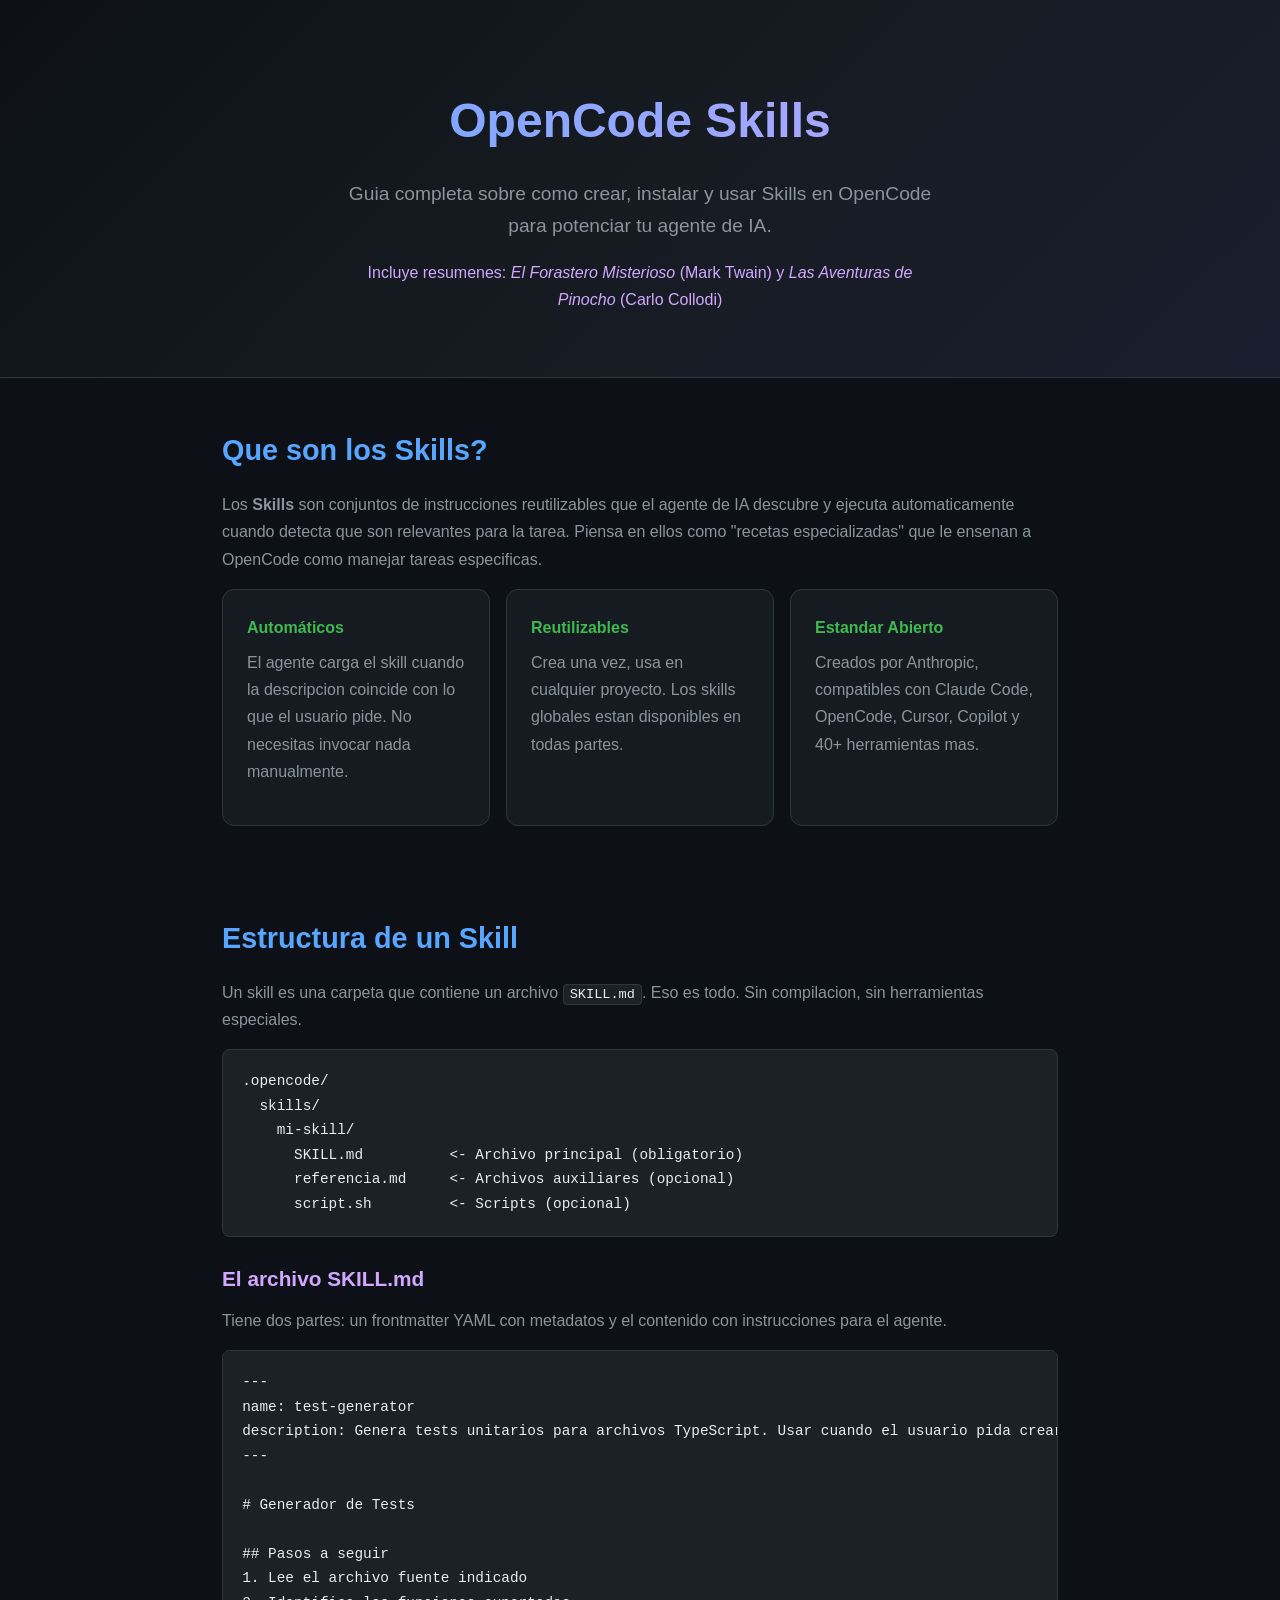
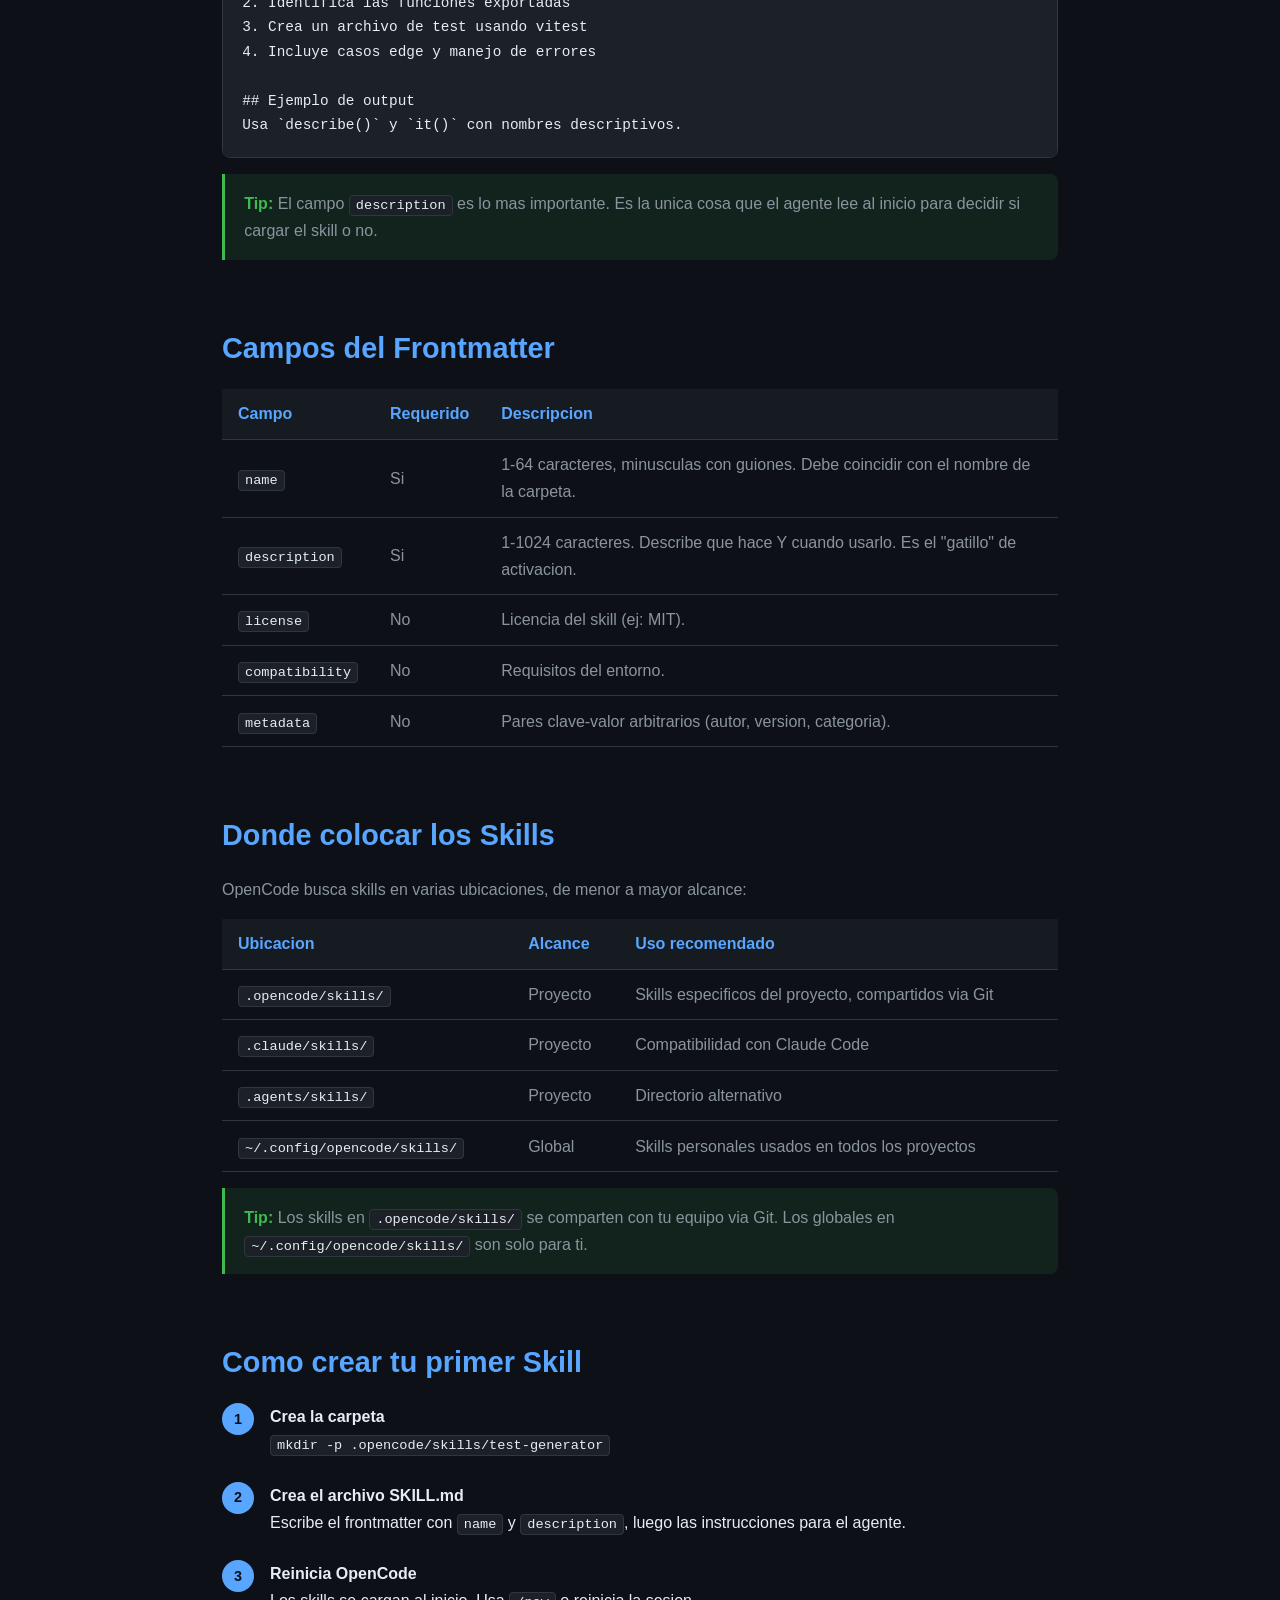
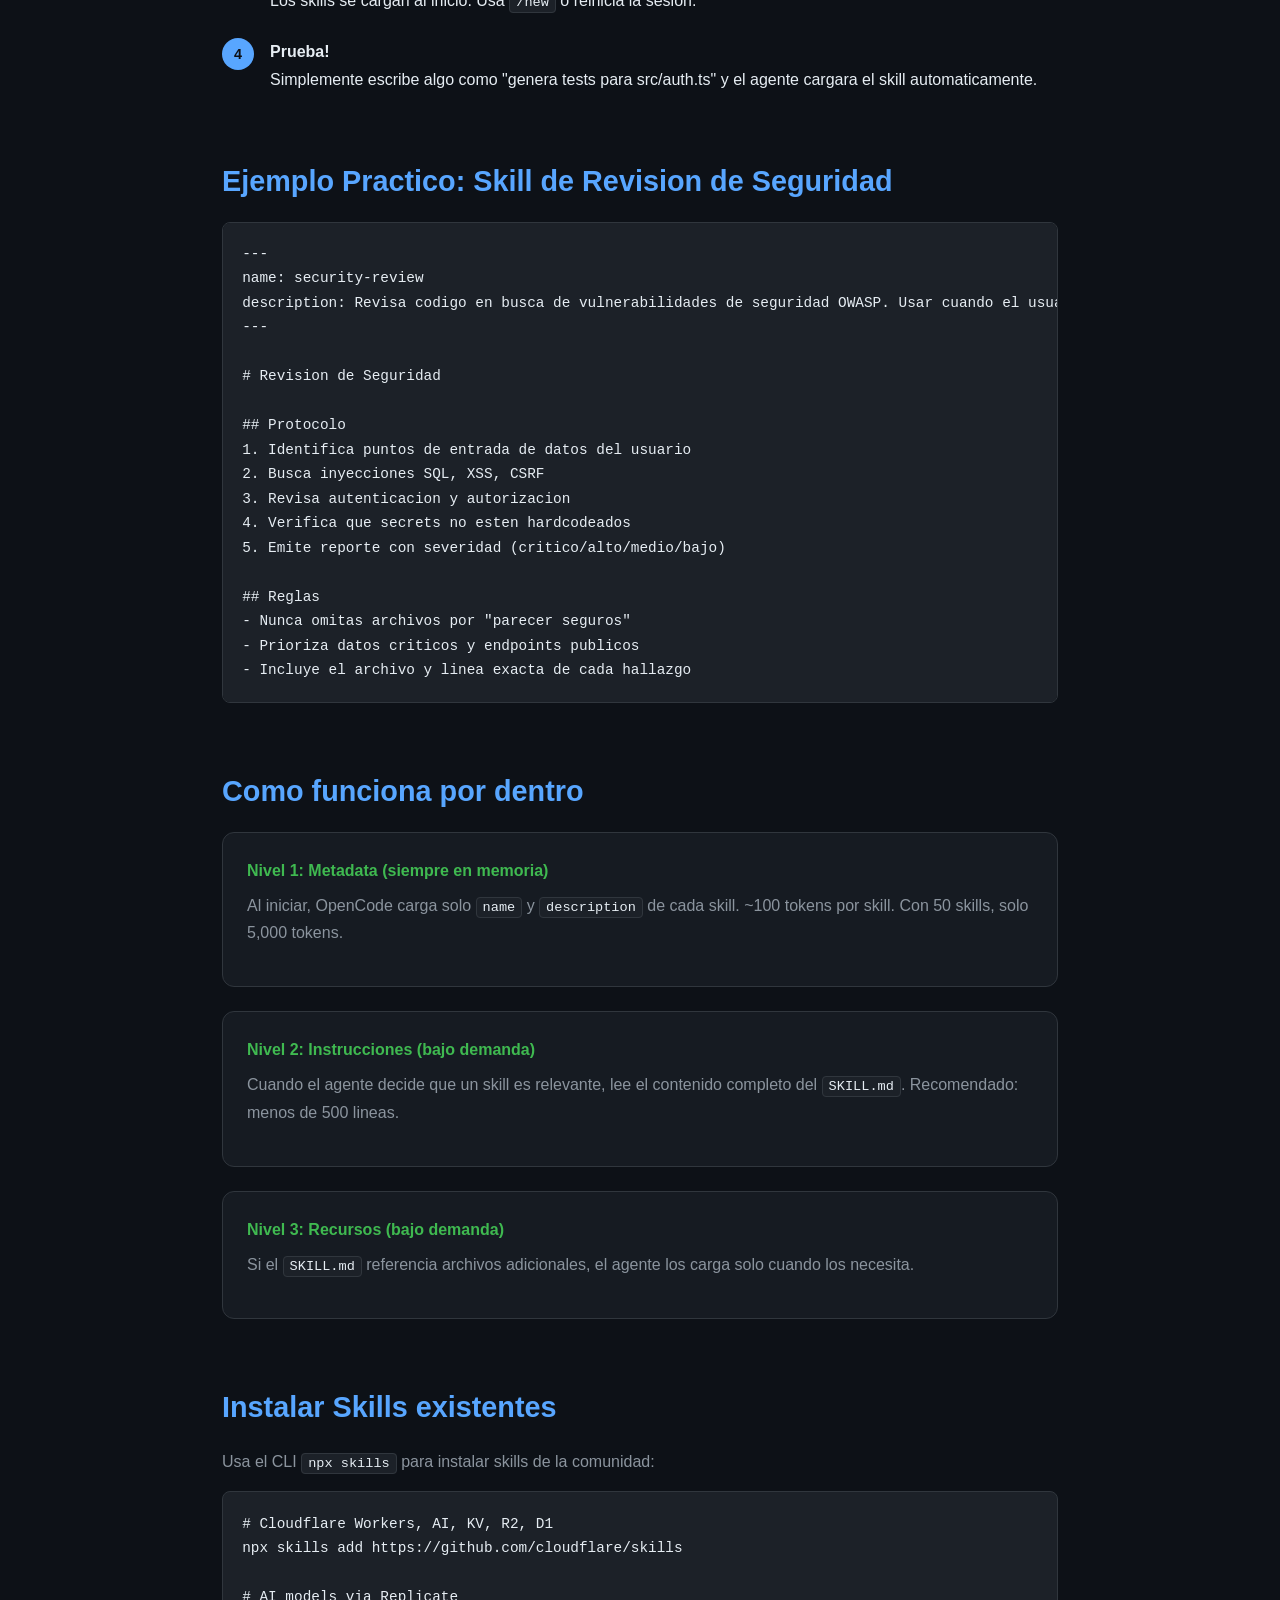
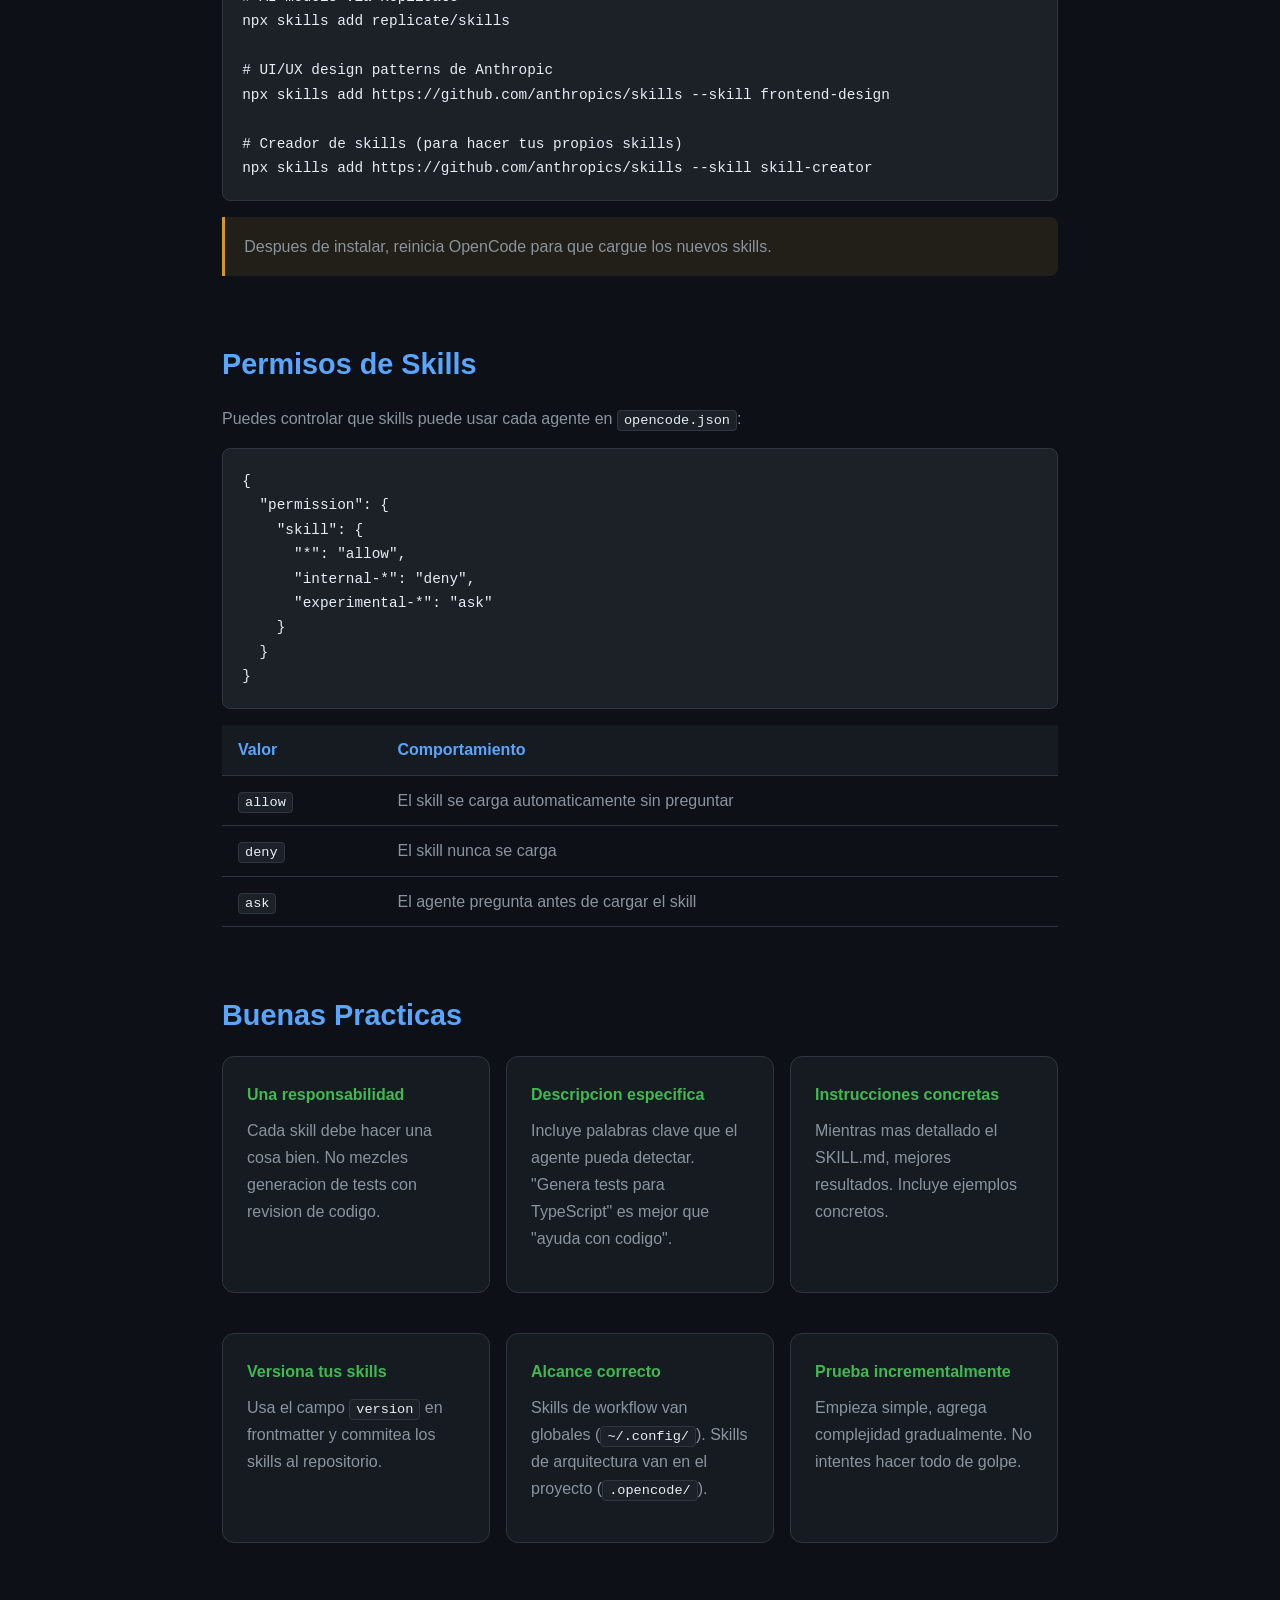
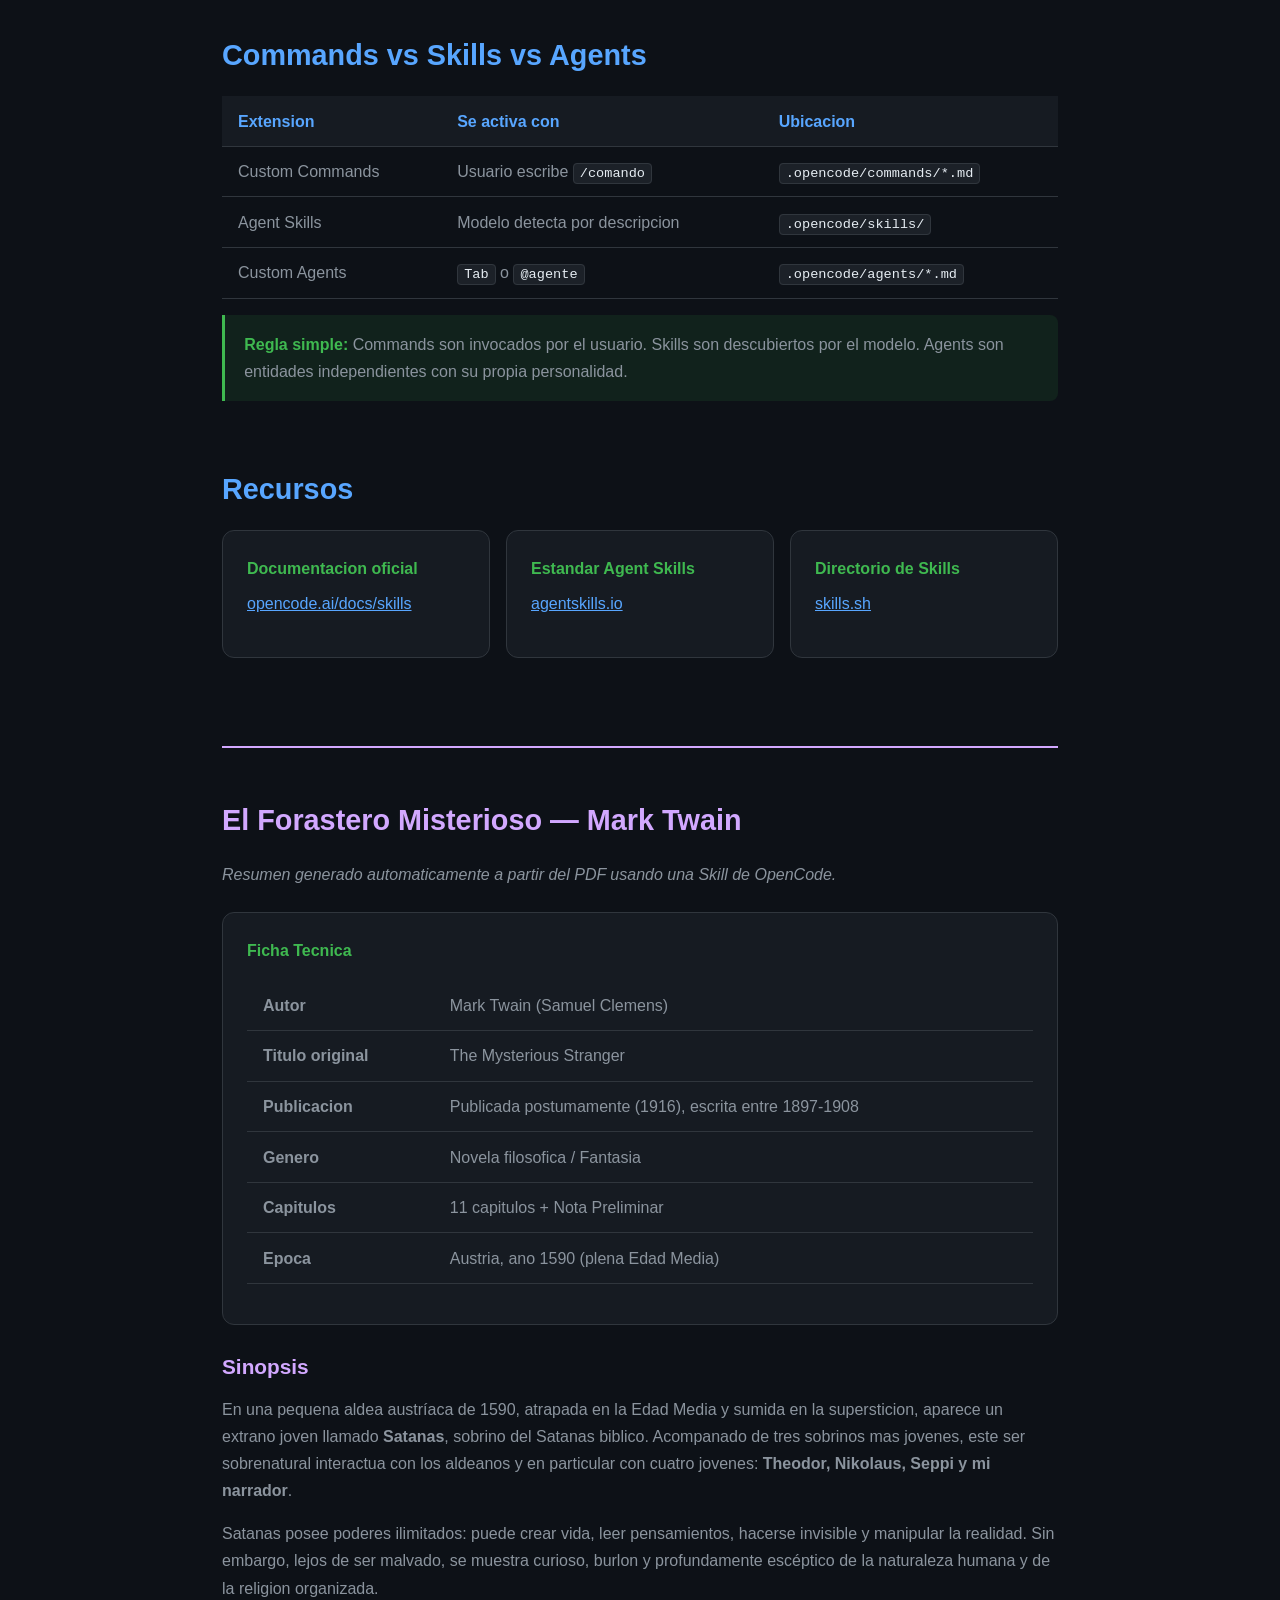
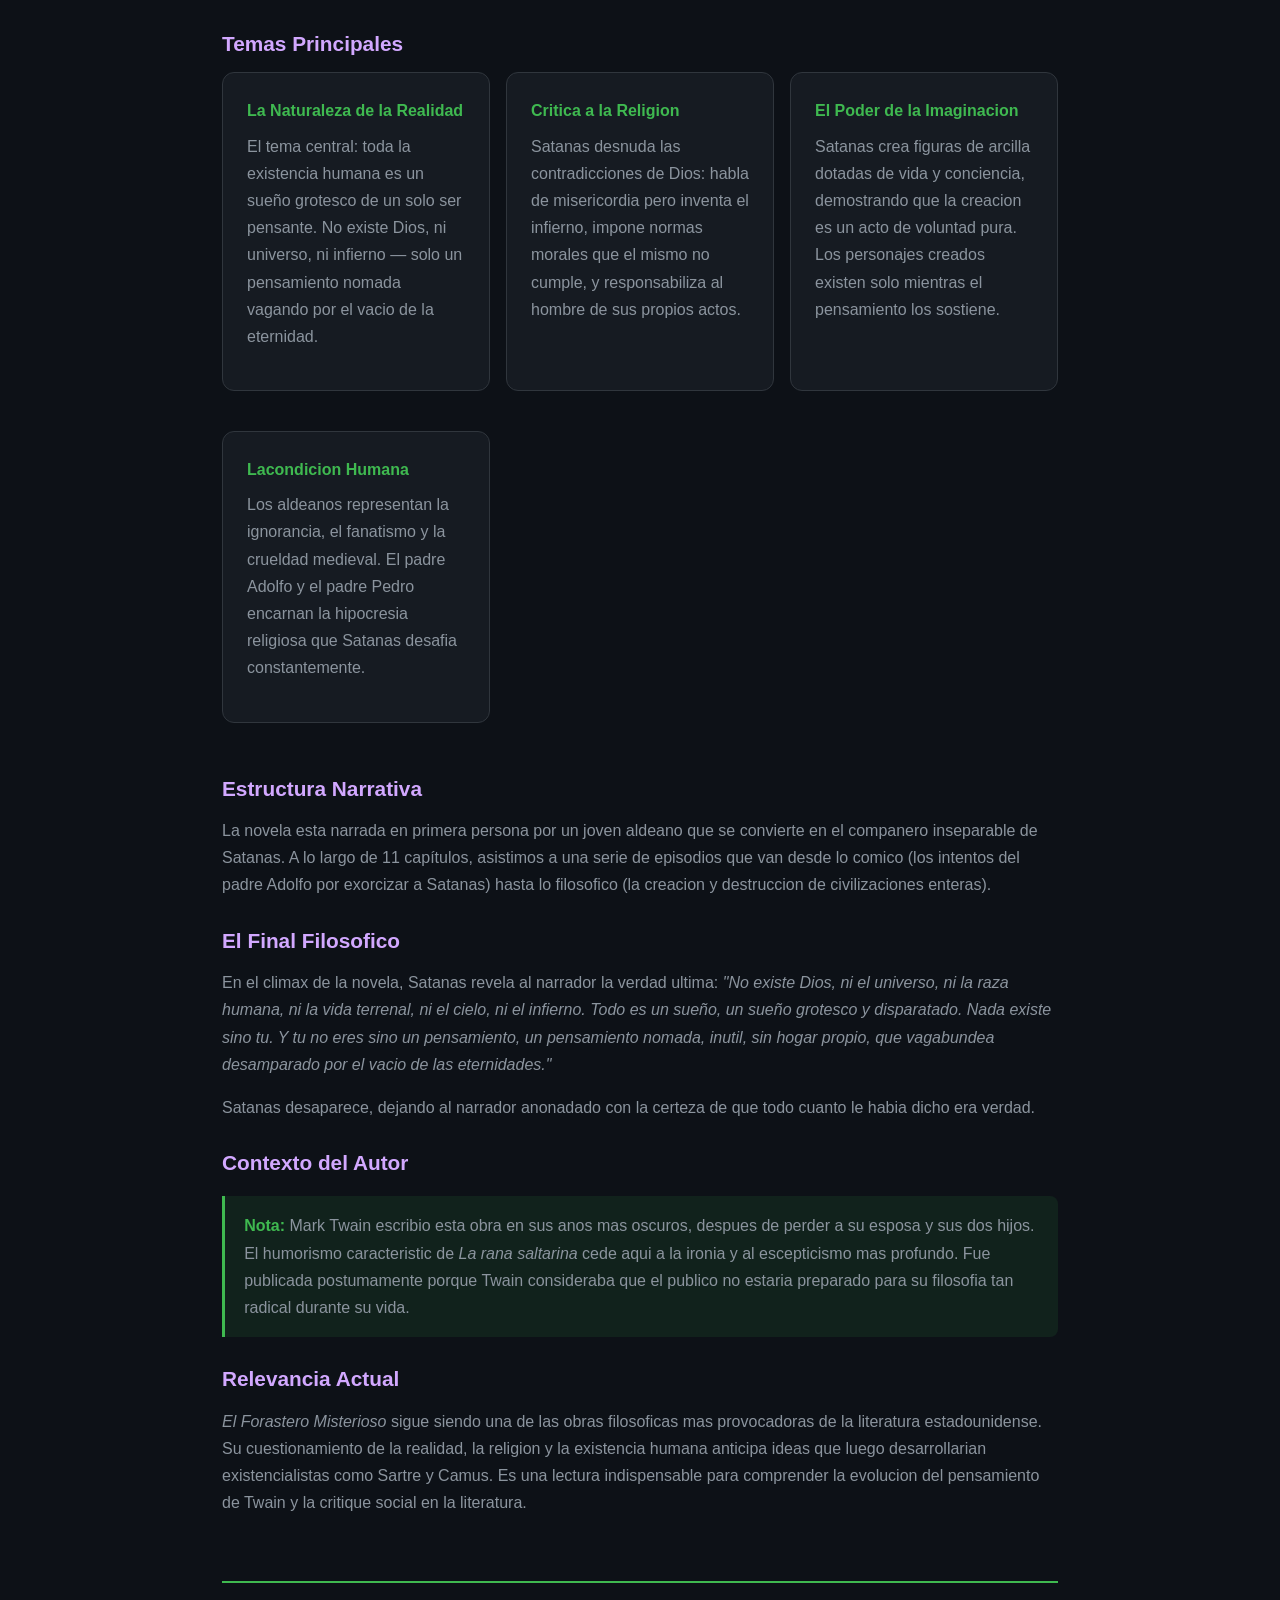
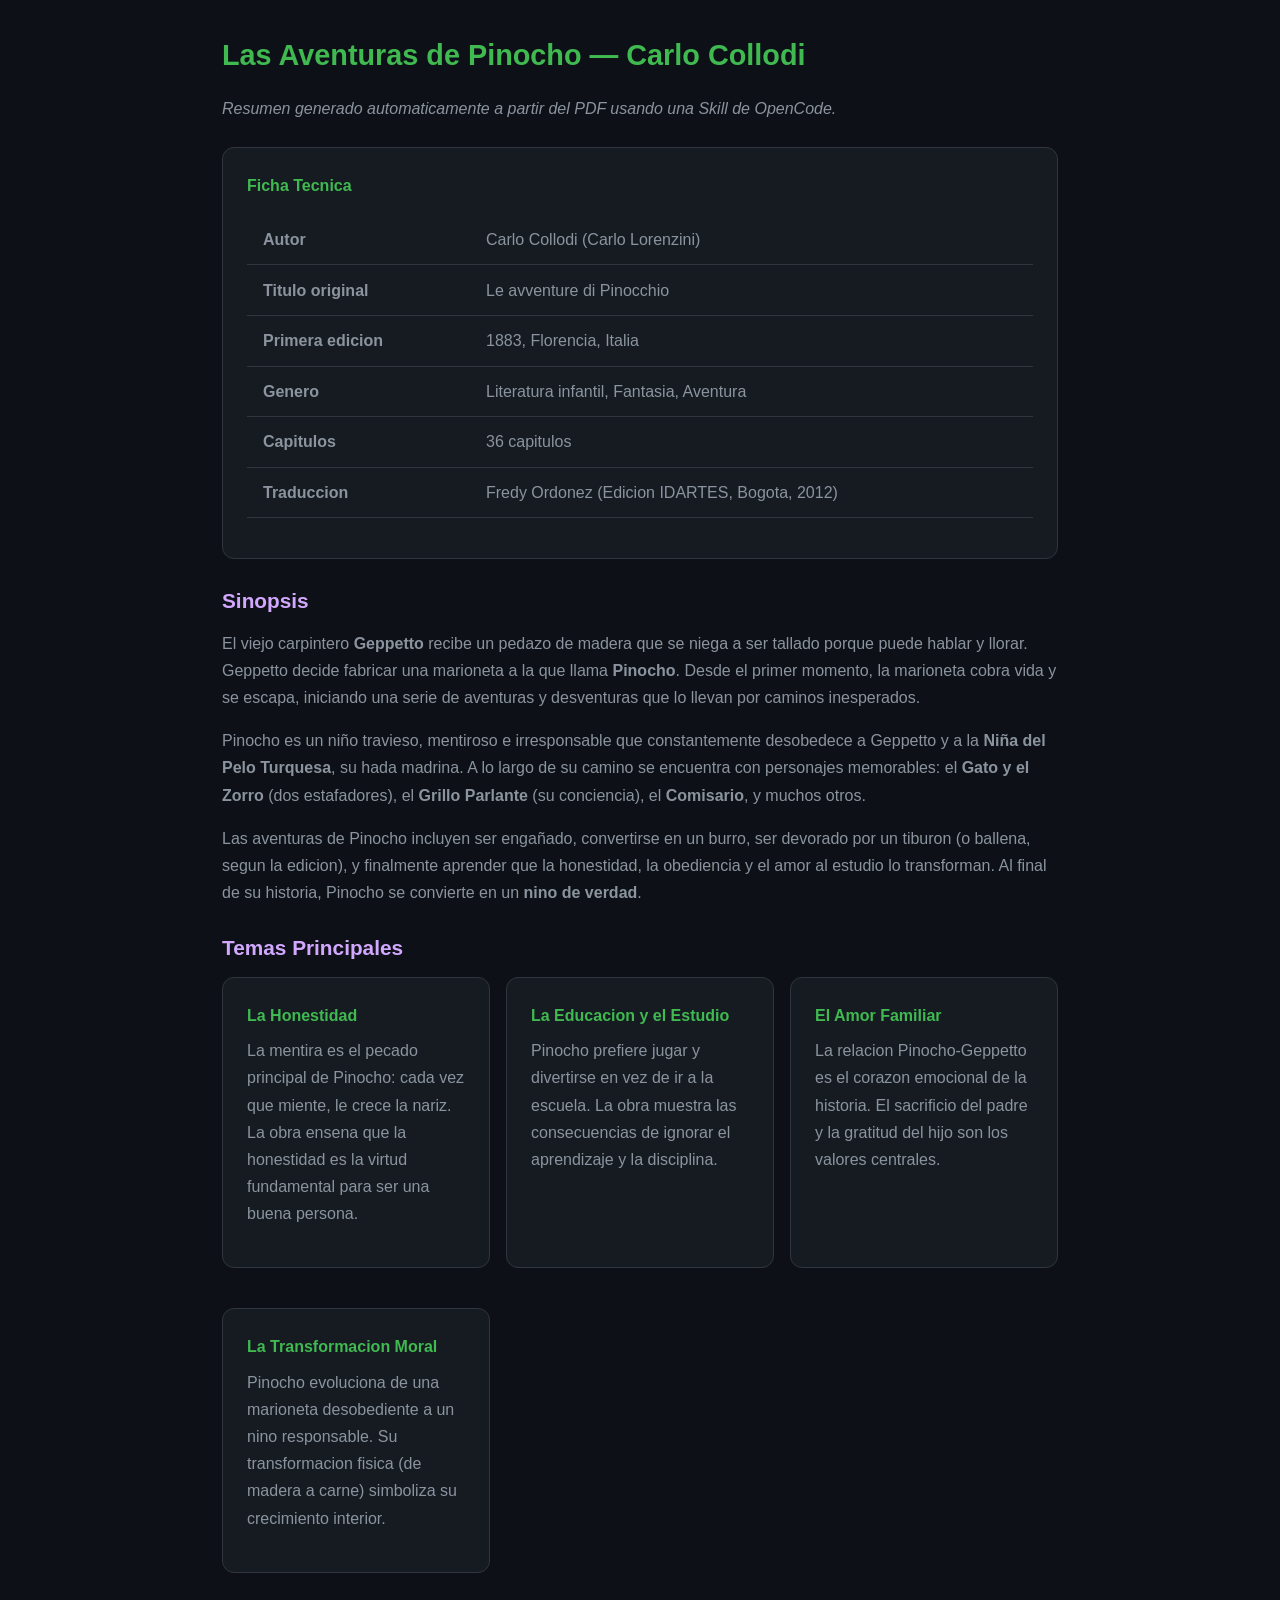
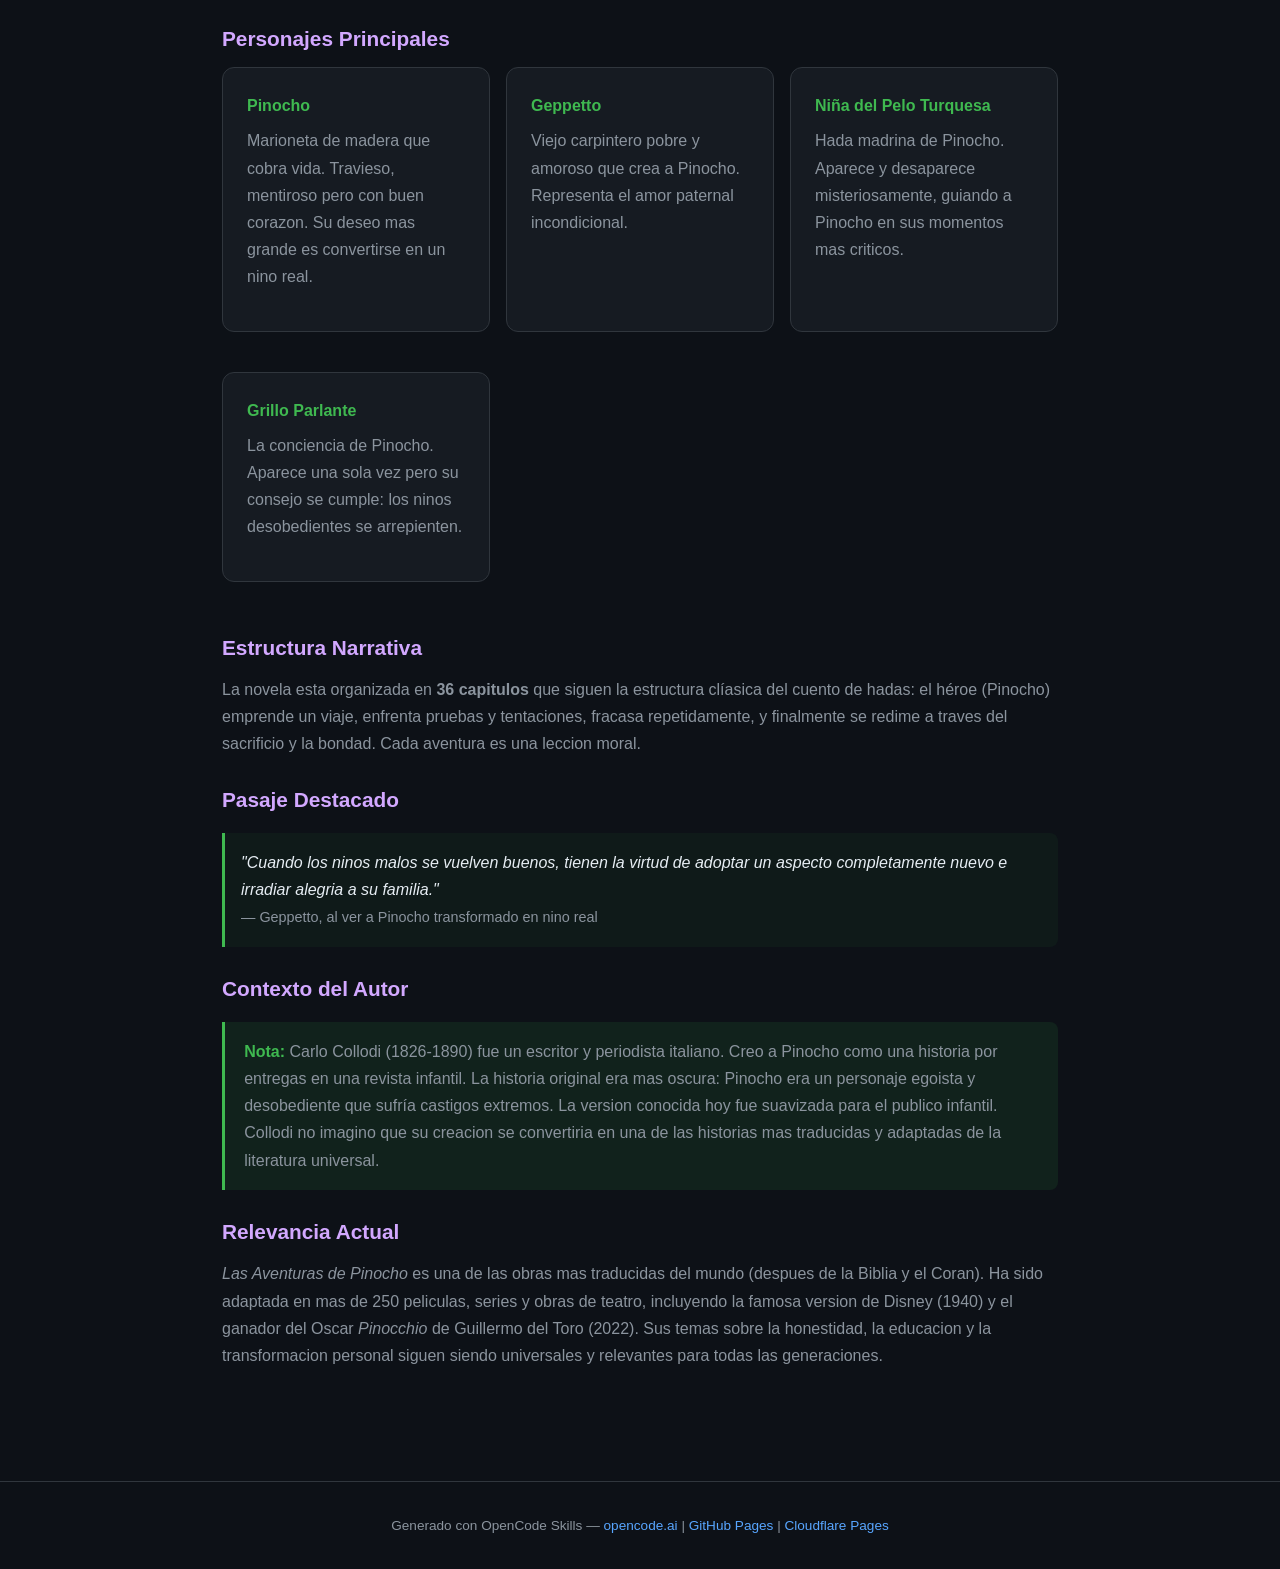
==== commit d2059ac2: "Add book summary: Las Aventuras de Pinocho - Carlo Collodi" ====
--- a/index.html
+++ b/index.html
@@ -3,7 +3,7 @@
 <head>
   <meta charset="UTF-8">
   <meta name="viewport" content="width=device-width, initial-scale=1.0">
-  <title>OpenCode Skills &mdash; Resumen: El Forastero Misterioso</title>
+  <title>OpenCode Skills &mdash; Resumenes de Libros</title>
   <style>
     :root {
       --bg: #0d1117;
@@ -183,7 +183,7 @@
 <div class="hero">
   <h1>OpenCode Skills</h1>
   <p>Guia completa sobre como crear, instalar y usar Skills en OpenCode para potenciar tu agente de IA.</p>
-  <p style="margin-top:1rem;font-size:1rem;color:var(--accent3)">Incluye: Resumen de <em>El Forastero Misterioso</em> de Mark Twain</p>
+  <p style="margin-top:1rem;font-size:1rem;color:var(--accent3)">Incluye resumenes: <em>El Forastero Misterioso</em> (Mark Twain) y <em>Las Aventuras de Pinocho</em> (Carlo Collodi)</p>
 </div>
 
 <div class="container">
@@ -525,6 +525,88 @@
     <p><em>El Forastero Misterioso</em> sigue siendo una de las obras filosoficas mas provocadoras de la literatura estadounidense. Su cuestionamiento de la realidad, la religion y la existencia humana anticipa ideas que luego desarrollarian existencialistas como Sartre y Camus. Es una lectura indispensable para comprender la evolucion del pensamiento de Twain y la critique social en la literatura.</p>
   </div>
 
+  <!-- RESUMEN: LAS AVENTURAS DE PINOCHO -->
+  <div class="section" style="border-top:2px solid var(--accent2);padding-top:3rem;">
+    <h2 style="color:var(--accent2)">Las Aventuras de Pinocho &mdash; Carlo Collodi</h2>
+    <p style="font-style:italic;color:var(--text-muted);margin-bottom:1.5rem;">Resumen generado automaticamente a partir del PDF usando una Skill de OpenCode.</p>
+
+    <div class="card">
+      <h4>Ficha Tecnica</h4>
+      <table>
+        <tbody>
+          <tr><td><strong>Autor</strong></td><td>Carlo Collodi (Carlo Lorenzini)</td></tr>
+          <tr><td><strong>Titulo original</strong></td><td>Le avventure di Pinocchio</td></tr>
+          <tr><td><strong>Primera edicion</strong></td><td>1883, Florencia, Italia</td></tr>
+          <tr><td><strong>Genero</strong></td><td>Literatura infantil, Fantasia, Aventura</td></tr>
+          <tr><td><strong>Capitulos</strong></td><td>36 capitulos</td></tr>
+          <tr><td><strong>Traduccion</strong></td><td>Fredy Ordonez (Edicion IDARTES, Bogota, 2012)</td></tr>
+        </tbody>
+      </table>
+    </div>
+
+    <h3>Sinopsis</h3>
+    <p>El viejo carpintero <strong>Geppetto</strong> recibe un pedazo de madera que se niega a ser tallado porque puede hablar y llorar. Geppetto decide fabricar una marioneta a la que llama <strong>Pinocho</strong>. Desde el primer momento, la marioneta cobra vida y se escapa, iniciando una serie de aventuras y desventuras que lo llevan por caminos inesperados.</p>
+    <p>Pinocho es un niño travieso, mentiroso e irresponsable que constantemente desobedece a Geppetto y a la <strong>Ni&ntilde;a del Pelo Turquesa</strong>, su hada madrina. A lo largo de su camino se encuentra con personajes memorables: el <strong>Gato y el Zorro</strong> (dos estafadores), el <strong>Grillo Parlante</strong> (su conciencia), el <strong>Comisario</strong>, y muchos otros.</p>
+    <p>Las aventuras de Pinocho incluyen ser enga&ntilde;ado, convertirse en un burro, ser devorado por un tiburon (o ballena, segun la edicion), y finalmente aprender que la honestidad, la obediencia y el amor al estudio lo transforman. Al final de su historia, Pinocho se convierte en un <strong>nino de verdad</strong>.</p>
+
+    <h3>Temas Principales</h3>
+    <div class="grid">
+      <div class="card">
+        <h4>La Honestidad</h4>
+        <p>La mentira es el pecado principal de Pinocho: cada vez que miente, le crece la nariz. La obra ensena que la honestidad es la virtud fundamental para ser una buena persona.</p>
+      </div>
+      <div class="card">
+        <h4>La Educacion y el Estudio</h4>
+        <p>Pinocho prefiere jugar y divertirse en vez de ir a la escuela. La obra muestra las consecuencias de ignorar el aprendizaje y la disciplina.</p>
+      </div>
+      <div class="card">
+        <h4>El Amor Familiar</h4>
+        <p>La relacion Pinocho-Geppetto es el corazon emocional de la historia. El sacrificio del padre y la gratitud del hijo son los valores centrales.</p>
+      </div>
+      <div class="card">
+        <h4>La Transformacion Moral</h4>
+        <p>Pinocho evoluciona de una marioneta desobediente a un nino responsable. Su transformacion fisica (de madera a carne) simboliza su crecimiento interior.</p>
+      </div>
+    </div>
+
+    <h3>Personajes Principales</h3>
+    <div class="grid">
+      <div class="card">
+        <h4>Pinocho</h4>
+        <p>Marioneta de madera que cobra vida. Travieso, mentiroso pero con buen corazon. Su deseo mas grande es convertirse en un nino real.</p>
+      </div>
+      <div class="card">
+        <h4>Geppetto</h4>
+        <p>Viejo carpintero pobre y amoroso que crea a Pinocho. Representa el amor paternal incondicional.</p>
+      </div>
+      <div class="card">
+        <h4>Ni&ntilde;a del Pelo Turquesa</h4>
+        <p>Hada madrina de Pinocho. Aparece y desaparece misteriosamente, guiando a Pinocho en sus momentos mas criticos.</p>
+      </div>
+      <div class="card">
+        <h4>Grillo Parlante</h4>
+        <p>La conciencia de Pinocho. Aparece una sola vez pero su consejo se cumple: los ninos desobedientes se arrepienten.</p>
+      </div>
+    </div>
+
+    <h3>Estructura Narrativa</h3>
+    <p>La novela esta organizada en <strong>36 capitulos</strong> que siguen la estructura cl&iacute;asica del cuento de hadas: el héroe (Pinocho) emprende un viaje, enfrenta pruebas y tentaciones, fracasa repetidamente, y finalmente se redime a traves del sacrificio y la bondad. Cada aventura es una leccion moral.</p>
+
+    <h3>Pasaje Destacado</h3>
+    <blockquote style="border-left:3px solid var(--accent2);padding:1rem;margin:1rem 0;background:rgba(63,185,80,0.05);border-radius:0 8px 8px 0;">
+      <em>"Cuando los ninos malos se vuelven buenos, tienen la virtud de adoptar un aspecto completamente nuevo e irradiar alegria a su familia."</em>
+      <br><span style="color:var(--text-muted);font-size:0.9rem;">&mdash; Geppetto, al ver a Pinocho transformado en nino real</span>
+    </blockquote>
+
+    <h3>Contexto del Autor</h3>
+    <div class="tip">
+      <strong>Nota:</strong> Carlo Collodi (1826-1890) fue un escritor y periodista italiano. Creo a Pinocho como una historia por entregas en una revista infantil. La historia original era mas oscura: Pinocho era un personaje egoista y desobediente que sufr&iacute;a castigos extremos. La version conocida hoy fue suavizada para el publico infantil. Collodi no imagino que su creacion se convertiria en una de las historias mas traducidas y adaptadas de la literatura universal.
+    </div>
+
+    <h3>Relevancia Actual</h3>
+    <p><em>Las Aventuras de Pinocho</em> es una de las obras mas traducidas del mundo (despues de la Biblia y el Coran). Ha sido adaptada en mas de 250 peliculas, series y obras de teatro, incluyendo la famosa version de Disney (1940) y el ganador del Oscar <em>Pinocchio</em> de Guillermo del Toro (2022). Sus temas sobre la honestidad, la educacion y la transformacion personal siguen siendo universales y relevantes para todas las generaciones.</p>
+  </div>
+
 </div>
 
 <footer>
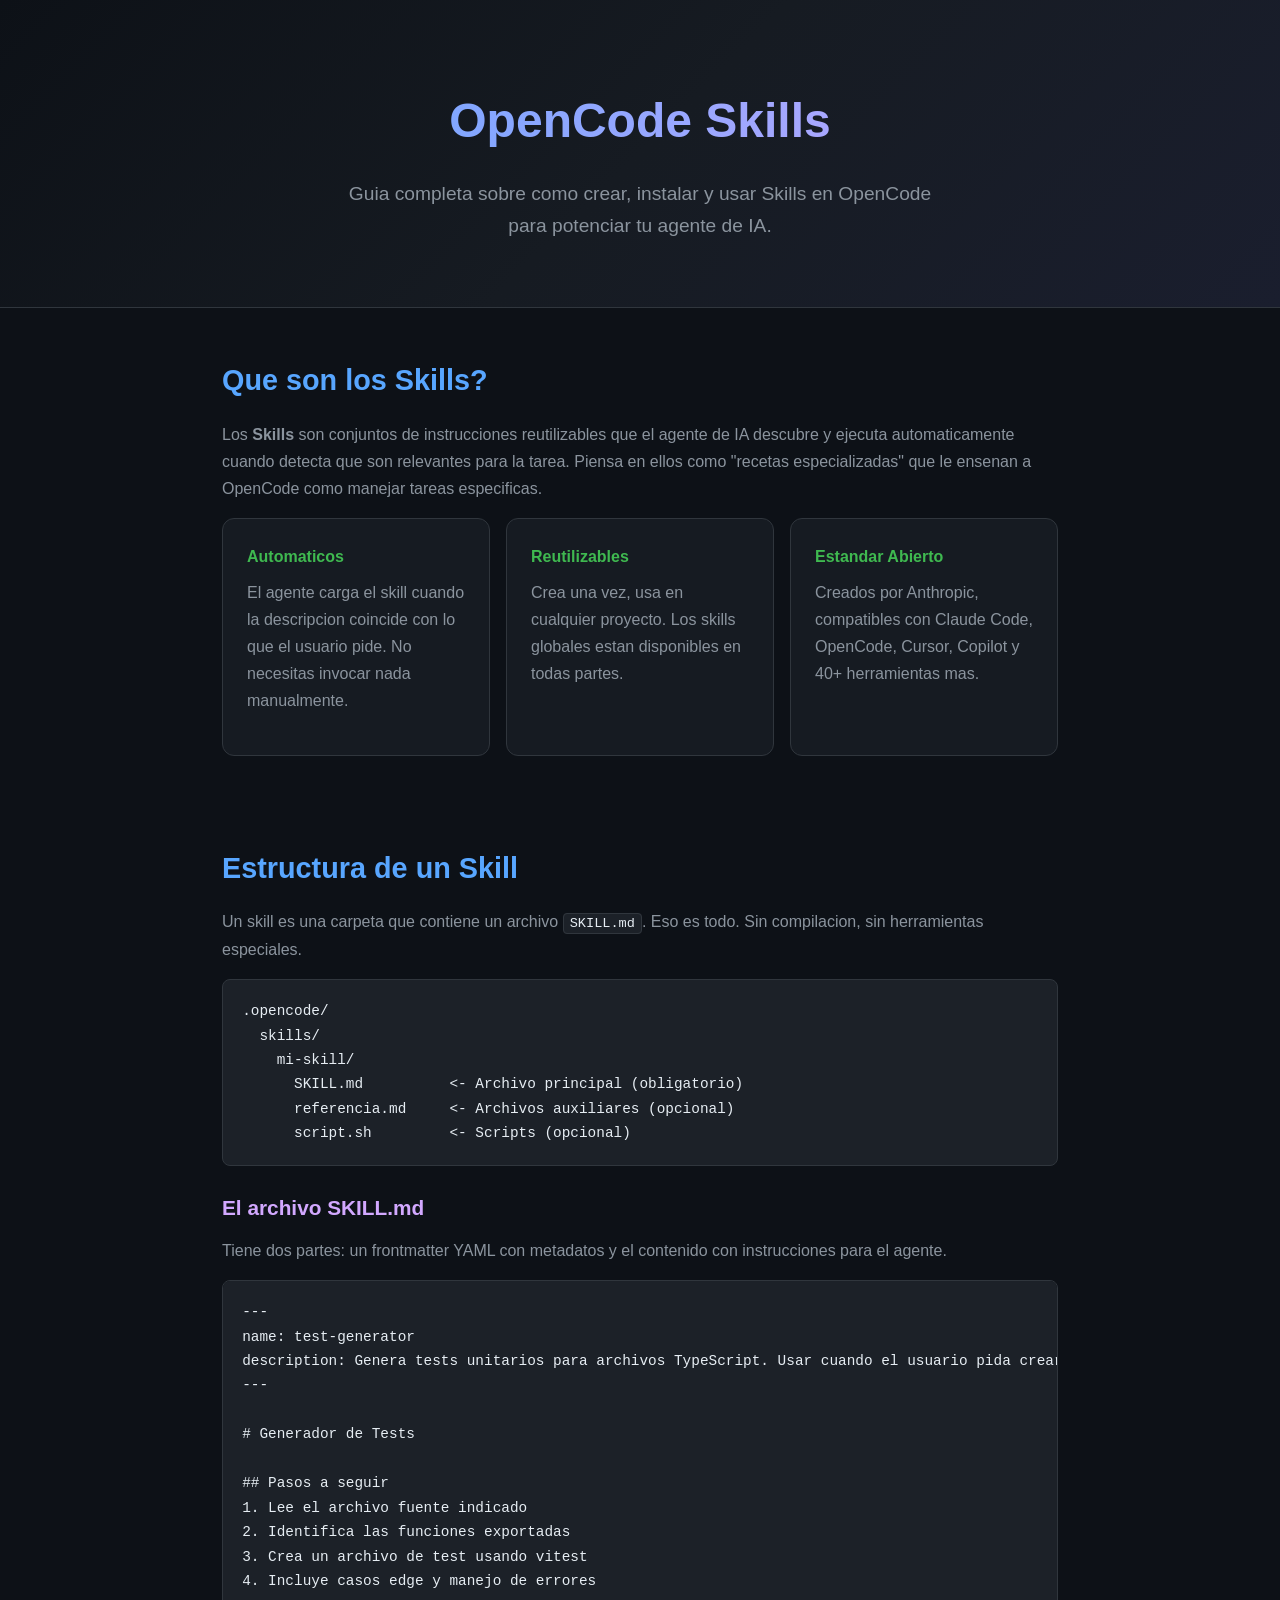
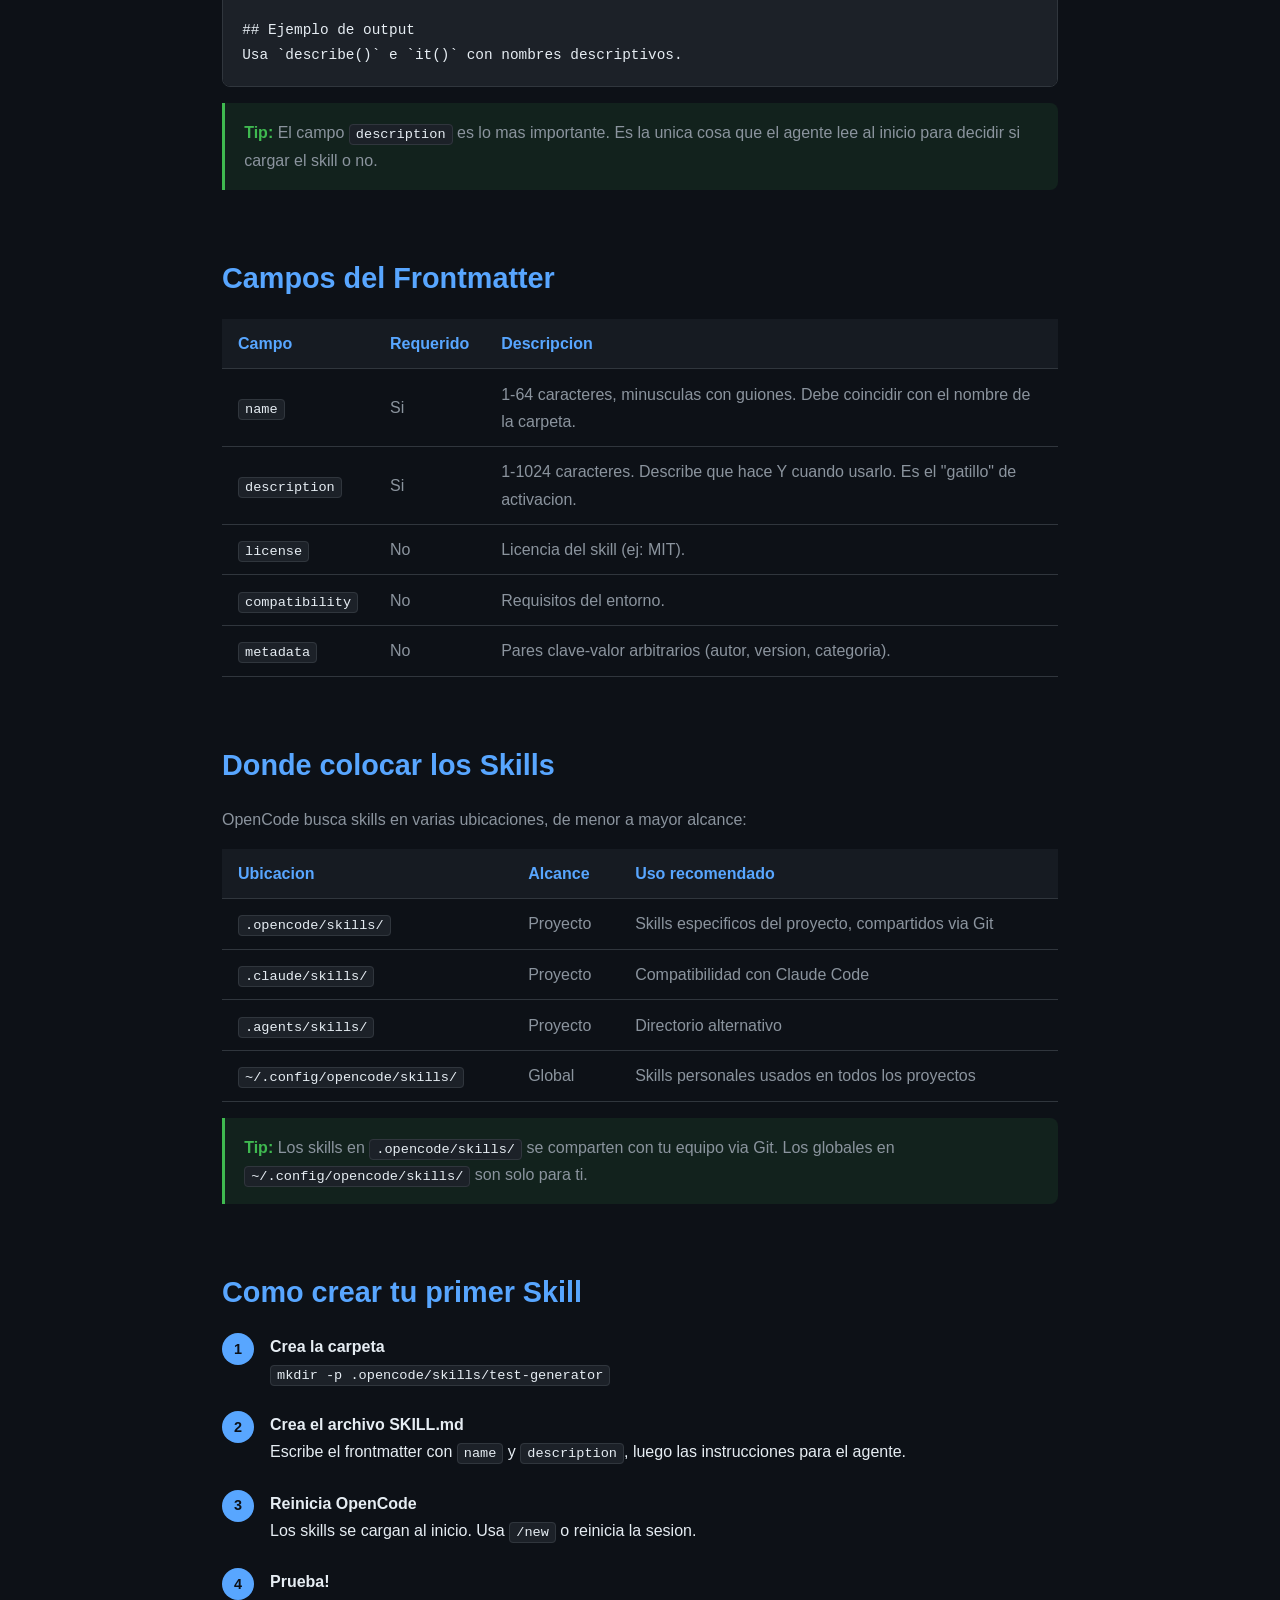
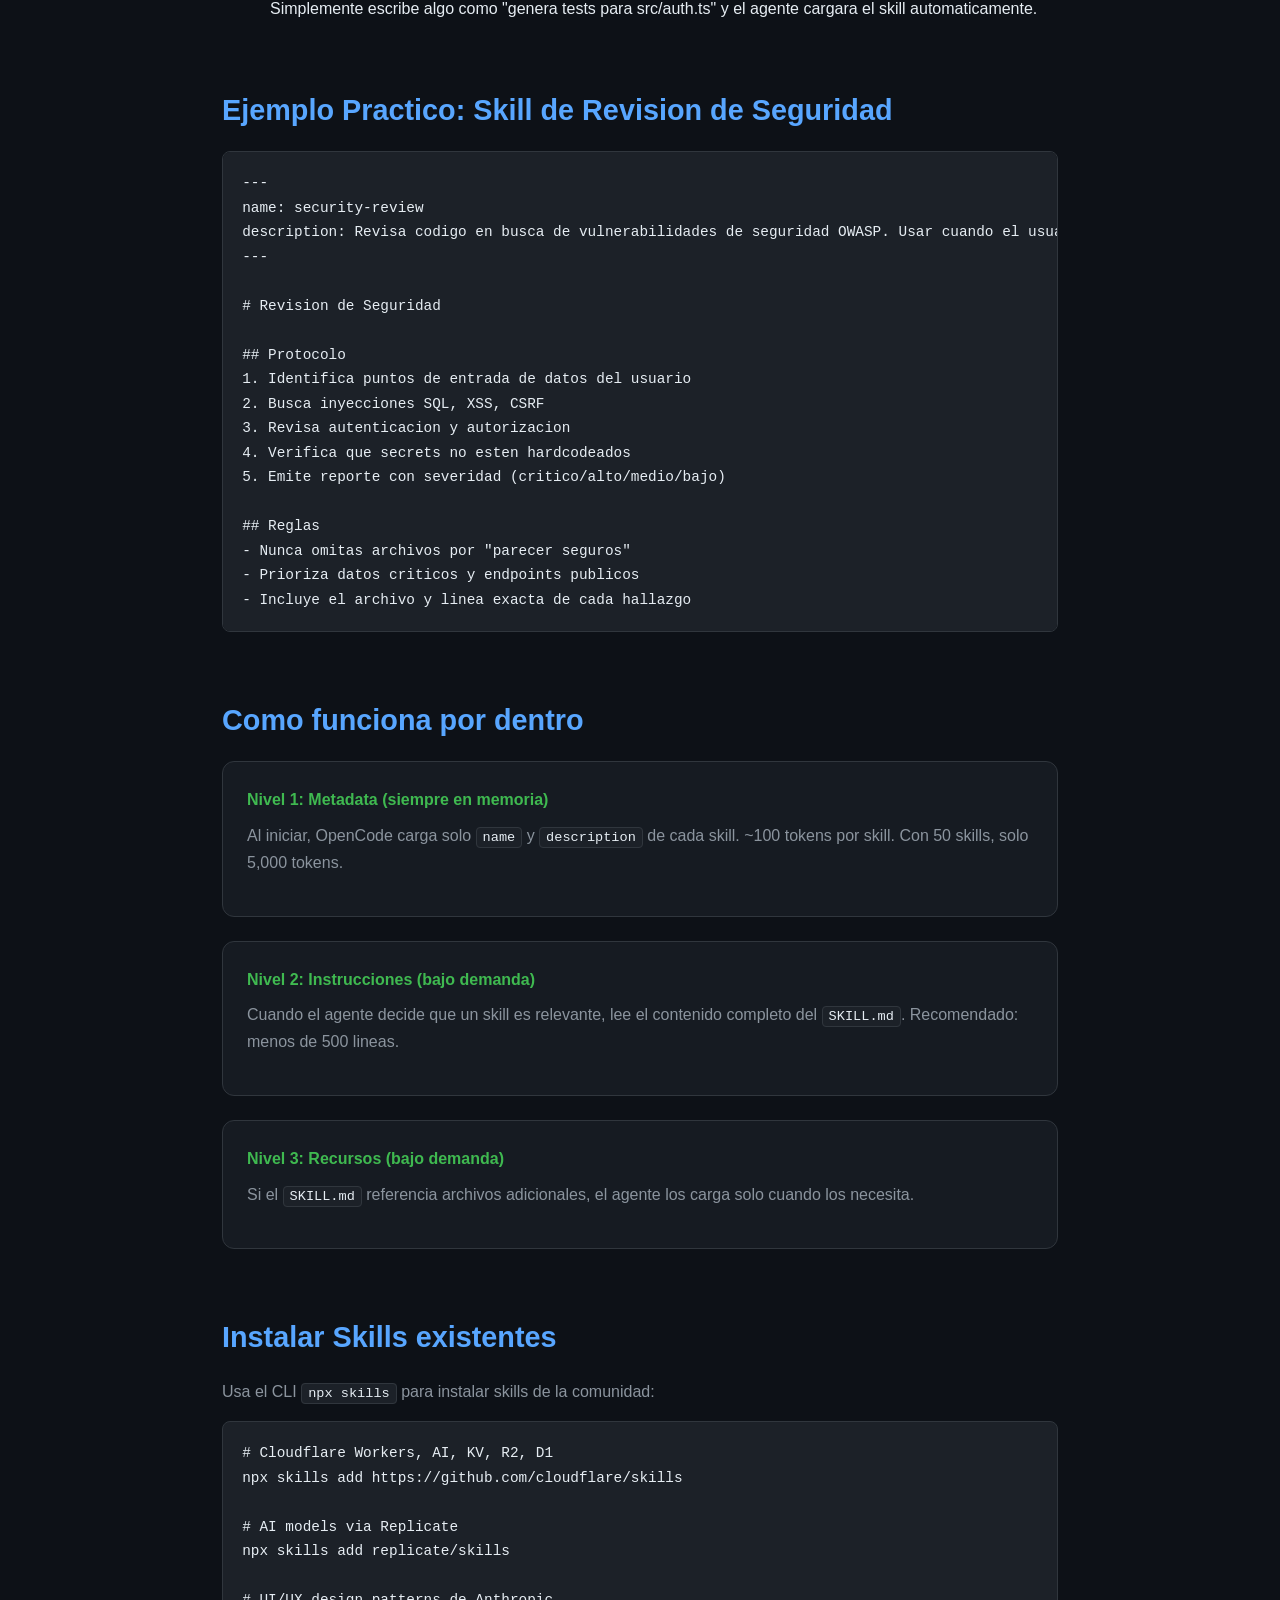
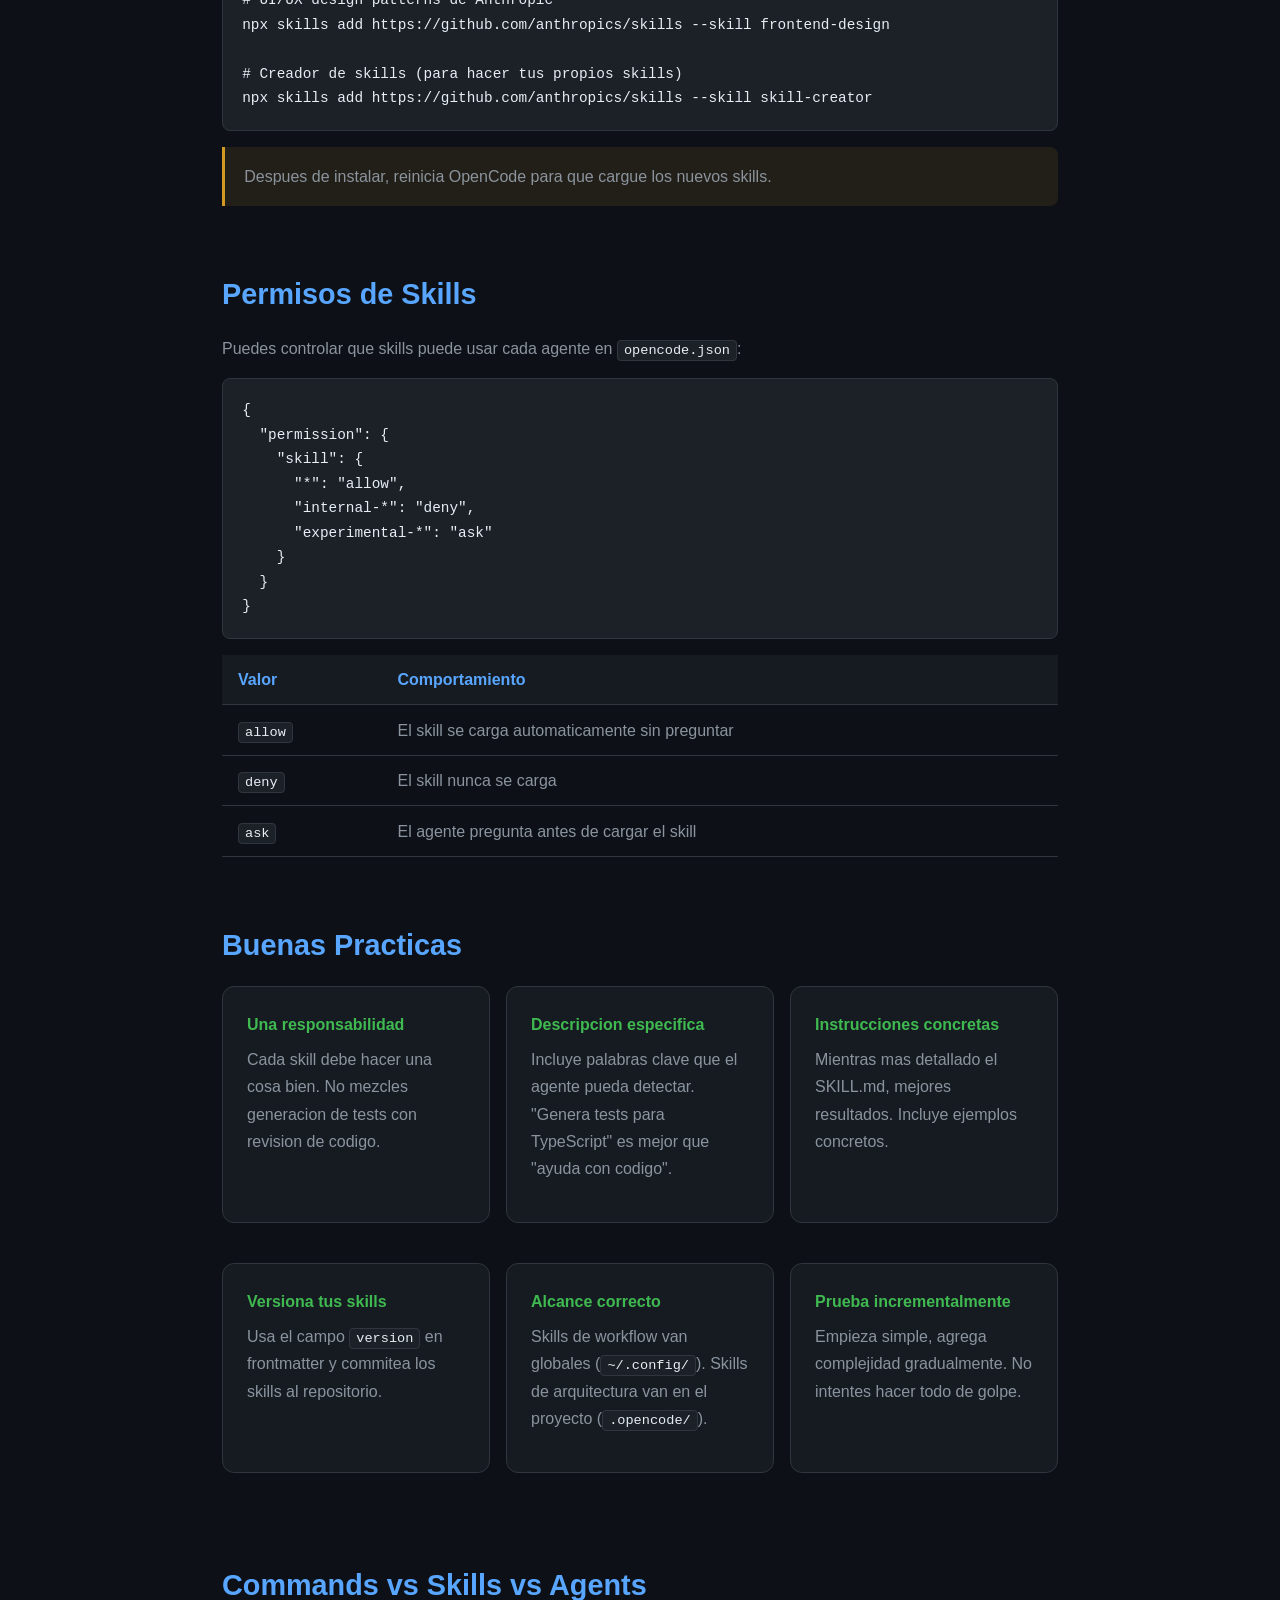
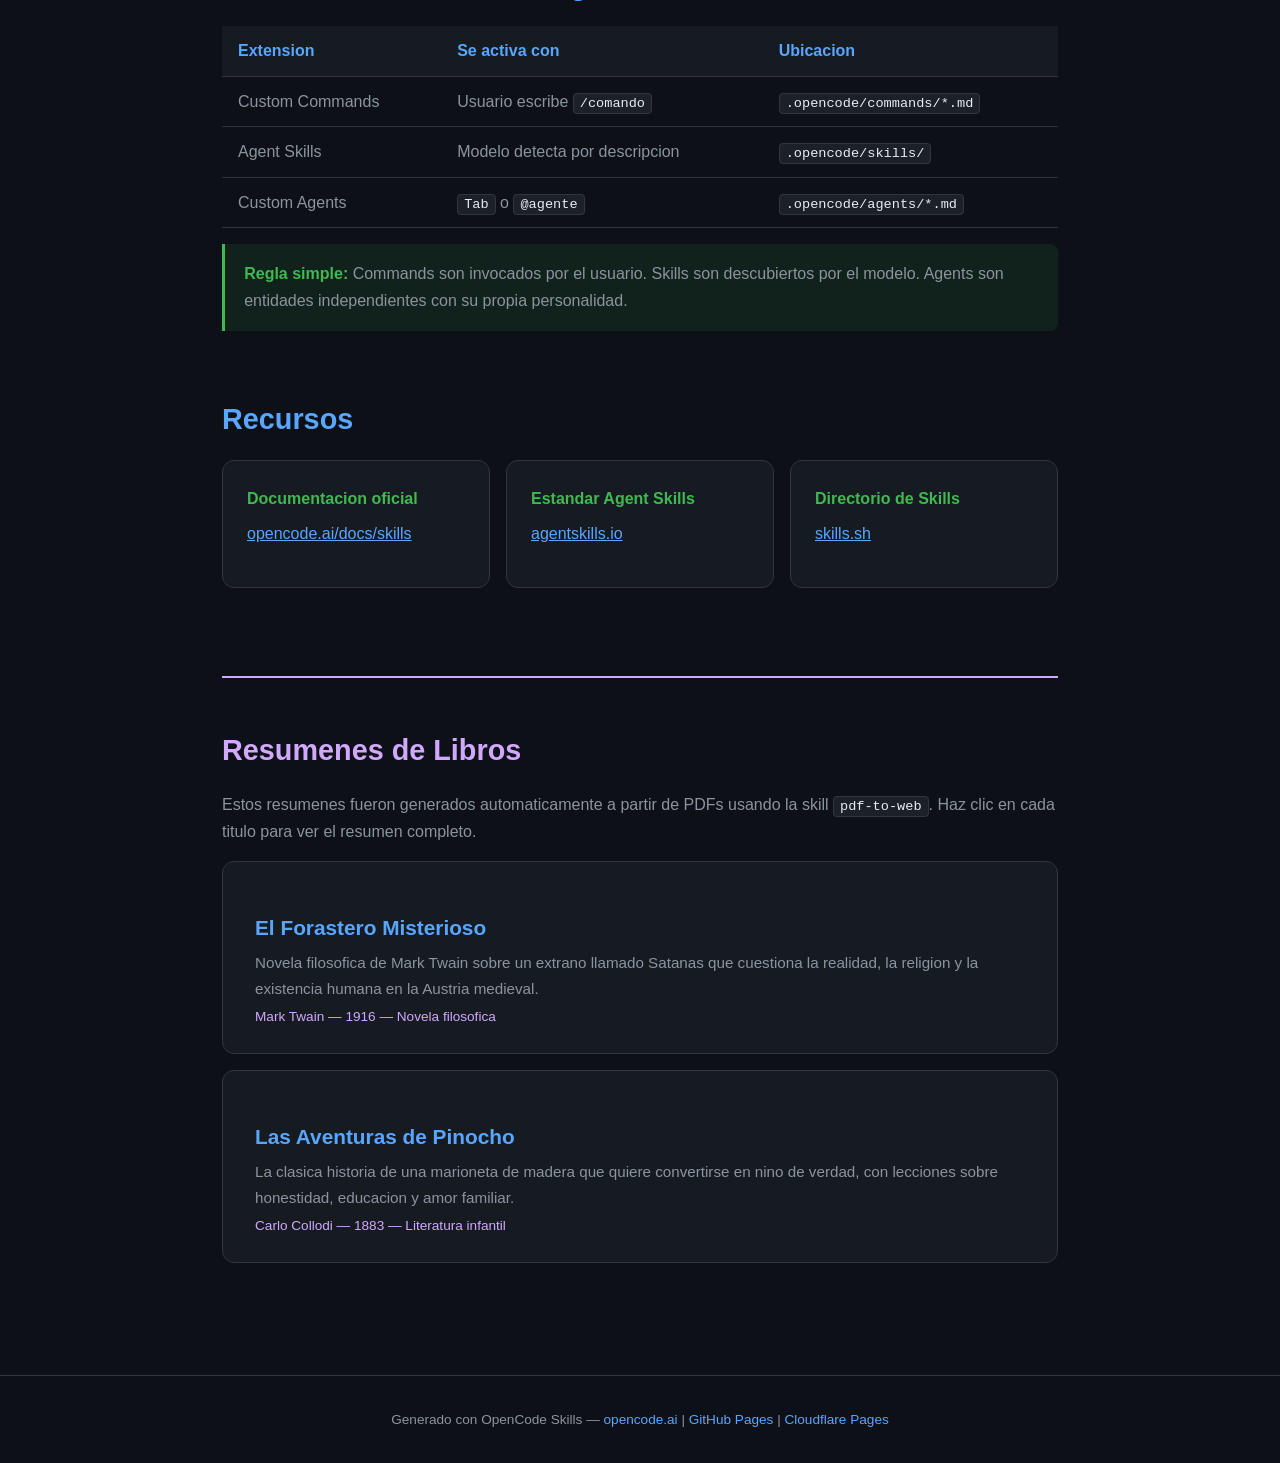
==== commit c3e80340: "Refactor: separate book summaries into individual pages" ====
--- a/index.html
+++ b/index.html
@@ -4,186 +4,13 @@
   <meta charset="UTF-8">
   <meta name="viewport" content="width=device-width, initial-scale=1.0">
   <title>OpenCode Skills &mdash; Resumenes de Libros</title>
-  <style>
-    :root {
-      --bg: #0d1117;
-      --surface: #161b22;
-      --border: #30363d;
-      --text: #e6edf3;
-      --text-muted: #8b949e;
-      --accent: #58a6ff;
-      --accent2: #3fb950;
-      --accent3: #d2a8ff;
-      --code-bg: #1c2128;
-    }
-    * { margin: 0; padding: 0; box-sizing: border-box; }
-    body {
-      font-family: -apple-system, BlinkMacSystemFont, 'Segoe UI', Helvetica, Arial, sans-serif;
-      background: var(--bg);
-      color: var(--text);
-      line-height: 1.7;
-    }
-    .hero {
-      text-align: center;
-      padding: 5rem 2rem 4rem;
-      background: linear-gradient(135deg, #0d1117 0%, #161b22 50%, #1a1e2e 100%);
-      border-bottom: 1px solid var(--border);
-    }
-    .hero h1 {
-      font-size: 3rem;
-      font-weight: 800;
-      background: linear-gradient(90deg, var(--accent), var(--accent3));
-      -webkit-background-clip: text;
-      -webkit-text-fill-color: transparent;
-      margin-bottom: 1rem;
-    }
-    .hero p {
-      color: var(--text-muted);
-      font-size: 1.2rem;
-      max-width: 600px;
-      margin: 0 auto;
-    }
-    .container { max-width: 900px; margin: 0 auto; padding: 3rem 2rem; }
-
-    .section { margin-bottom: 4rem; }
-    .section h2 {
-      font-size: 1.8rem;
-      color: var(--accent);
-      margin-bottom: 1rem;
-      display: flex;
-      align-items: center;
-      gap: 0.5rem;
-    }
-    .section h3 {
-      font-size: 1.3rem;
-      color: var(--accent3);
-      margin: 1.5rem 0 0.7rem;
-    }
-    .section p { color: var(--text-muted); margin-bottom: 1rem; }
-
-    .card {
-      background: var(--surface);
-      border: 1px solid var(--border);
-      border-radius: 12px;
-      padding: 1.5rem;
-      margin-bottom: 1.5rem;
-    }
-    .card h4 {
-      color: var(--accent2);
-      margin-bottom: 0.5rem;
-    }
-
-    pre {
-      background: var(--code-bg);
-      border: 1px solid var(--border);
-      border-radius: 8px;
-      padding: 1.2rem;
-      overflow-x: auto;
-      font-size: 0.9rem;
-      margin: 1rem 0;
-    }
-    code {
-      font-family: 'Fira Code', 'Cascadia Code', Consolas, monospace;
-      color: var(--text);
-    }
-    .inline-code {
-      background: var(--code-bg);
-      border: 1px solid var(--border);
-      border-radius: 4px;
-      padding: 2px 6px;
-      font-size: 0.85em;
-    }
-
-    .grid { display: grid; grid-template-columns: repeat(auto-fit, minmax(250px, 1fr)); gap: 1rem; }
-
-    .badge {
-      display: inline-block;
-      background: rgba(88,166,255,0.15);
-      color: var(--accent);
-      border: 1px solid rgba(88,166,255,0.3);
-      border-radius: 20px;
-      padding: 4px 12px;
-      font-size: 0.8rem;
-      margin-right: 0.5rem;
-      margin-bottom: 0.5rem;
-    }
-
-    table {
-      width: 100%;
-      border-collapse: collapse;
-      margin: 1rem 0;
-    }
-    th, td {
-      text-align: left;
-      padding: 0.7rem 1rem;
-      border-bottom: 1px solid var(--border);
-    }
-    th {
-      background: var(--surface);
-      color: var(--accent);
-      font-weight: 600;
-    }
-    td { color: var(--text-muted); }
-
-    .step-list { counter-reset: steps; list-style: none; padding: 0; }
-    .step-list li {
-      counter-increment: steps;
-      position: relative;
-      padding-left: 3rem;
-      margin-bottom: 1.5rem;
-    }
-    .step-list li::before {
-      content: counter(steps);
-      position: absolute;
-      left: 0;
-      top: 0;
-      width: 2rem;
-      height: 2rem;
-      background: var(--accent);
-      color: var(--bg);
-      border-radius: 50%;
-      display: flex;
-      align-items: center;
-      justify-content: center;
-      font-weight: 700;
-      font-size: 0.9rem;
-    }
-
-    .tip {
-      background: rgba(63,185,80,0.1);
-      border-left: 3px solid var(--accent2);
-      padding: 1rem 1.2rem;
-      border-radius: 0 8px 8px 0;
-      margin: 1rem 0;
-      color: var(--text-muted);
-    }
-    .tip strong { color: var(--accent2); }
-
-    .warn {
-      background: rgba(210,153,34,0.1);
-      border-left: 3px solid #d29922;
-      padding: 1rem 1.2rem;
-      border-radius: 0 8px 8px 0;
-      margin: 1rem 0;
-      color: var(--text-muted);
-    }
-
-    footer {
-      text-align: center;
-      padding: 2rem;
-      border-top: 1px solid var(--border);
-      color: var(--text-muted);
-      font-size: 0.85rem;
-    }
-    footer a { color: var(--accent); text-decoration: none; }
-  </style>
+  <link rel="stylesheet" href="styles.css">
 </head>
 <body>
 
 <div class="hero">
   <h1>OpenCode Skills</h1>
   <p>Guia completa sobre como crear, instalar y usar Skills en OpenCode para potenciar tu agente de IA.</p>
-  <p style="margin-top:1rem;font-size:1rem;color:var(--accent3)">Incluye resumenes: <em>El Forastero Misterioso</em> (Mark Twain) y <em>Las Aventuras de Pinocho</em> (Carlo Collodi)</p>
 </div>
 
 <div class="container">
@@ -195,7 +22,7 @@
 
     <div class="grid">
       <div class="card">
-        <h4>Automáticos</h4>
+        <h4>Automaticos</h4>
         <p>El agente carga el skill cuando la descripcion coincide con lo que el usuario pide. No necesitas invocar nada manualmente.</p>
       </div>
       <div class="card">
@@ -238,7 +65,7 @@
 4. Incluye casos edge y manejo de errores
 
 ## Ejemplo de output
-Usa `describe()` y `it()` con nombres descriptivos.</code></pre>
+Usa `describe()` e `it()` con nombres descriptivos.</code></pre>
 
     <div class="tip">
       <strong>Tip:</strong> El campo <code class="inline-code">description</code> es lo mas importante. Es la unica cosa que el agente lee al inicio para decidir si cargar el skill o no.
@@ -466,151 +293,28 @@
     </div>
   </div>
 
-  <!-- RESUMEN: EL FORASTERO MISTERIOSO -->
+  <!-- RESUMENES DE LIBROS -->
   <div class="section" style="border-top:2px solid var(--accent3);padding-top:3rem;">
-    <h2 style="color:var(--accent3)">El Forastero Misterioso &mdash; Mark Twain</h2>
-    <p style="font-style:italic;color:var(--text-muted);margin-bottom:1.5rem;">Resumen generado automaticamente a partir del PDF usando una Skill de OpenCode.</p>
-
-    <div class="card">
-      <h4>Ficha Tecnica</h4>
-      <table>
-        <tbody>
-          <tr><td><strong>Autor</strong></td><td>Mark Twain (Samuel Clemens)</td></tr>
-          <tr><td><strong>Titulo original</strong></td><td>The Mysterious Stranger</td></tr>
-          <tr><td><strong>Publicacion</strong></td><td>Publicada postumamente (1916), escrita entre 1897-1908</td></tr>
-          <tr><td><strong>Genero</strong></td><td>Novela filosofica / Fantasia</td></tr>
-          <tr><td><strong>Capitulos</strong></td><td>11 capitulos + Nota Preliminar</td></tr>
-          <tr><td><strong>Epoca</strong></td><td>Austria, ano 1590 (plena Edad Media)</td></tr>
-        </tbody>
-      </table>
-    </div>
-
-    <h3>Sinopsis</h3>
-    <p>En una pequena aldea austríaca de 1590, atrapada en la Edad Media y sumida en la supersticion, aparece un extrano joven llamado <strong>Satanas</strong>, sobrino del Satanas biblico. Acompanado de tres sobrinos mas jovenes, este ser sobrenatural interactua con los aldeanos y en particular con cuatro jovenes: <strong>Theodor, Nikolaus, Seppi y mi narrador</strong>.</p>
-    <p>Satanas posee poderes ilimitados: puede crear vida, leer pensamientos, hacerse invisible y manipular la realidad. Sin embargo, lejos de ser malvado, se muestra curioso, burlon y profundamente escéptico de la naturaleza humana y de la religion organizada.</p>
-
-    <h3>Temas Principales</h3>
-    <div class="grid">
-      <div class="card">
-        <h4>La Naturaleza de la Realidad</h4>
-        <p>El tema central: toda la existencia humana es un sue&ntilde;o grotesco de un solo ser pensante. No existe Dios, ni universo, ni infierno &mdash; solo un pensamiento nomada vagando por el vacio de la eternidad.</p>
-      </div>
-      <div class="card">
-        <h4>Critica a la Religion</h4>
-        <p>Satanas desnuda las contradicciones de Dios: habla de misericordia pero inventa el infierno, impone normas morales que el mismo no cumple, y responsabiliza al hombre de sus propios actos.</p>
-      </div>
-      <div class="card">
-        <h4>El Poder de la Imaginacion</h4>
-        <p>Satanas crea figuras de arcilla dotadas de vida y conciencia, demostrando que la creacion es un acto de voluntad pura. Los personajes creados existen solo mientras el pensamiento los sostiene.</p>
-      </div>
-      <div class="card">
-        <h4>Lacondicion Humana</h4>
-        <p>Los aldeanos representan la ignorancia, el fanatismo y la crueldad medieval. El padre Adolfo y el padre Pedro encarnan la hipocresia religiosa que Satanas desafia constantemente.</p>
-      </div>
-    </div>
-
-    <h3>Estructura Narrativa</h3>
-    <p>La novela esta narrada en primera persona por un joven aldeano que se convierte en el companero inseparable de Satanas. A lo largo de 11 capítulos, asistimos a una serie de episodios que van desde lo comico (los intentos del padre Adolfo por exorcizar a Satanas) hasta lo filosofico (la creacion y destruccion de civilizaciones enteras).</p>
-
-    <h3>El Final Filosofico</h3>
-    <p>En el climax de la novela, Satanas revela al narrador la verdad ultima: <em>"No existe Dios, ni el universo, ni la raza humana, ni la vida terrenal, ni el cielo, ni el infierno. Todo es un sue&ntilde;o, un sue&ntilde;o grotesco y disparatado. Nada existe sino tu. Y tu no eres sino un pensamiento, un pensamiento nomada, inutil, sin hogar propio, que vagabundea desamparado por el vacio de las eternidades."</em></p>
-    <p>Satanas desaparece, dejando al narrador anonadado con la certeza de que todo cuanto le habia dicho era verdad.</p>
-
-    <h3>Contexto del Autor</h3>
-    <div class="tip">
-      <strong>Nota:</strong> Mark Twain escribio esta obra en sus anos mas oscuros, despues de perder a su esposa y sus dos hijos. El humorismo caracteristic de <em>La rana saltarina</em> cede aqui a la ironia y al escepticismo mas profundo. Fue publicada postumamente porque Twain consideraba que el publico no estaria preparado para su filosofia tan radical durante su vida.
-    </div>
-
-    <h3>Relevancia Actual</h3>
-    <p><em>El Forastero Misterioso</em> sigue siendo una de las obras filosoficas mas provocadoras de la literatura estadounidense. Su cuestionamiento de la realidad, la religion y la existencia humana anticipa ideas que luego desarrollarian existencialistas como Sartre y Camus. Es una lectura indispensable para comprender la evolucion del pensamiento de Twain y la critique social en la literatura.</p>
-  </div>
-
-  <!-- RESUMEN: LAS AVENTURAS DE PINOCHO -->
-  <div class="section" style="border-top:2px solid var(--accent2);padding-top:3rem;">
-    <h2 style="color:var(--accent2)">Las Aventuras de Pinocho &mdash; Carlo Collodi</h2>
-    <p style="font-style:italic;color:var(--text-muted);margin-bottom:1.5rem;">Resumen generado automaticamente a partir del PDF usando una Skill de OpenCode.</p>
-
-    <div class="card">
-      <h4>Ficha Tecnica</h4>
-      <table>
-        <tbody>
-          <tr><td><strong>Autor</strong></td><td>Carlo Collodi (Carlo Lorenzini)</td></tr>
-          <tr><td><strong>Titulo original</strong></td><td>Le avventure di Pinocchio</td></tr>
-          <tr><td><strong>Primera edicion</strong></td><td>1883, Florencia, Italia</td></tr>
-          <tr><td><strong>Genero</strong></td><td>Literatura infantil, Fantasia, Aventura</td></tr>
-          <tr><td><strong>Capitulos</strong></td><td>36 capitulos</td></tr>
-          <tr><td><strong>Traduccion</strong></td><td>Fredy Ordonez (Edicion IDARTES, Bogota, 2012)</td></tr>
-        </tbody>
-      </table>
-    </div>
-
-    <h3>Sinopsis</h3>
-    <p>El viejo carpintero <strong>Geppetto</strong> recibe un pedazo de madera que se niega a ser tallado porque puede hablar y llorar. Geppetto decide fabricar una marioneta a la que llama <strong>Pinocho</strong>. Desde el primer momento, la marioneta cobra vida y se escapa, iniciando una serie de aventuras y desventuras que lo llevan por caminos inesperados.</p>
-    <p>Pinocho es un niño travieso, mentiroso e irresponsable que constantemente desobedece a Geppetto y a la <strong>Ni&ntilde;a del Pelo Turquesa</strong>, su hada madrina. A lo largo de su camino se encuentra con personajes memorables: el <strong>Gato y el Zorro</strong> (dos estafadores), el <strong>Grillo Parlante</strong> (su conciencia), el <strong>Comisario</strong>, y muchos otros.</p>
-    <p>Las aventuras de Pinocho incluyen ser enga&ntilde;ado, convertirse en un burro, ser devorado por un tiburon (o ballena, segun la edicion), y finalmente aprender que la honestidad, la obediencia y el amor al estudio lo transforman. Al final de su historia, Pinocho se convierte en un <strong>nino de verdad</strong>.</p>
-
-    <h3>Temas Principales</h3>
-    <div class="grid">
-      <div class="card">
-        <h4>La Honestidad</h4>
-        <p>La mentira es el pecado principal de Pinocho: cada vez que miente, le crece la nariz. La obra ensena que la honestidad es la virtud fundamental para ser una buena persona.</p>
-      </div>
-      <div class="card">
-        <h4>La Educacion y el Estudio</h4>
-        <p>Pinocho prefiere jugar y divertirse en vez de ir a la escuela. La obra muestra las consecuencias de ignorar el aprendizaje y la disciplina.</p>
-      </div>
-      <div class="card">
-        <h4>El Amor Familiar</h4>
-        <p>La relacion Pinocho-Geppetto es el corazon emocional de la historia. El sacrificio del padre y la gratitud del hijo son los valores centrales.</p>
-      </div>
-      <div class="card">
-        <h4>La Transformacion Moral</h4>
-        <p>Pinocho evoluciona de una marioneta desobediente a un nino responsable. Su transformacion fisica (de madera a carne) simboliza su crecimiento interior.</p>
-      </div>
-    </div>
-
-    <h3>Personajes Principales</h3>
-    <div class="grid">
-      <div class="card">
-        <h4>Pinocho</h4>
-        <p>Marioneta de madera que cobra vida. Travieso, mentiroso pero con buen corazon. Su deseo mas grande es convertirse en un nino real.</p>
-      </div>
-      <div class="card">
-        <h4>Geppetto</h4>
-        <p>Viejo carpintero pobre y amoroso que crea a Pinocho. Representa el amor paternal incondicional.</p>
-      </div>
-      <div class="card">
-        <h4>Ni&ntilde;a del Pelo Turquesa</h4>
-        <p>Hada madrina de Pinocho. Aparece y desaparece misteriosamente, guiando a Pinocho en sus momentos mas criticos.</p>
-      </div>
-      <div class="card">
-        <h4>Grillo Parlante</h4>
-        <p>La conciencia de Pinocho. Aparece una sola vez pero su consejo se cumple: los ninos desobedientes se arrepienten.</p>
-      </div>
-    </div>
-
-    <h3>Estructura Narrativa</h3>
-    <p>La novela esta organizada en <strong>36 capitulos</strong> que siguen la estructura cl&iacute;asica del cuento de hadas: el héroe (Pinocho) emprende un viaje, enfrenta pruebas y tentaciones, fracasa repetidamente, y finalmente se redime a traves del sacrificio y la bondad. Cada aventura es una leccion moral.</p>
-
-    <h3>Pasaje Destacado</h3>
-    <blockquote style="border-left:3px solid var(--accent2);padding:1rem;margin:1rem 0;background:rgba(63,185,80,0.05);border-radius:0 8px 8px 0;">
-      <em>"Cuando los ninos malos se vuelven buenos, tienen la virtud de adoptar un aspecto completamente nuevo e irradiar alegria a su familia."</em>
-      <br><span style="color:var(--text-muted);font-size:0.9rem;">&mdash; Geppetto, al ver a Pinocho transformado en nino real</span>
-    </blockquote>
-
-    <h3>Contexto del Autor</h3>
-    <div class="tip">
-      <strong>Nota:</strong> Carlo Collodi (1826-1890) fue un escritor y periodista italiano. Creo a Pinocho como una historia por entregas en una revista infantil. La historia original era mas oscura: Pinocho era un personaje egoista y desobediente que sufr&iacute;a castigos extremos. La version conocida hoy fue suavizada para el publico infantil. Collodi no imagino que su creacion se convertiria en una de las historias mas traducidas y adaptadas de la literatura universal.
-    </div>
-
-    <h3>Relevancia Actual</h3>
-    <p><em>Las Aventuras de Pinocho</em> es una de las obras mas traducidas del mundo (despues de la Biblia y el Coran). Ha sido adaptada en mas de 250 peliculas, series y obras de teatro, incluyendo la famosa version de Disney (1940) y el ganador del Oscar <em>Pinocchio</em> de Guillermo del Toro (2022). Sus temas sobre la honestidad, la educacion y la transformacion personal siguen siendo universales y relevantes para todas las generaciones.</p>
+    <h2 style="color:var(--accent3)">Resumenes de Libros</h2>
+    <p>Estos resumenes fueron generados automaticamente a partir de PDFs usando la skill <code class="inline-code">pdf-to-web</code>. Haz clic en cada titulo para ver el resumen completo.</p>
+
+    <a href="el-forastero-misterioso.html" class="book-link">
+      <h3>El Forastero Misterioso</h3>
+      <p>Novela filosofica de Mark Twain sobre un extrano llamado Satanas que cuestiona la realidad, la religion y la existencia humana en la Austria medieval.</p>
+      <span class="author">Mark Twain &mdash; 1916 &mdash; Novela filosofica</span>
+    </a>
+
+    <a href="las-aventuras-de-pinocho.html" class="book-link">
+      <h3>Las Aventuras de Pinocho</h3>
+      <p>La clasica historia de una marioneta de madera que quiere convertirse en nino de verdad, con lecciones sobre honestidad, educacion y amor familiar.</p>
+      <span class="author">Carlo Collodi &mdash; 1883 &mdash; Literatura infantil</span>
+    </a>
   </div>
 
 </div>
 
 <footer>
-  Generado con OpenCode Skills &mdash; <a href="https://opencode.ai">opencode.ai</a> | <a href="https://fr4nk-0800.github.io/opencode-skills-guide/">GitHub Pages</a> | <a href="https://348f43cd.opencode-skills-guide.pages.dev/">Cloudflare Pages</a>
+  Generado con OpenCode Skills &mdash; <a href="https://opencode.ai">opencode.ai</a> | <a href="https://fr4nk-0800.github.io/opencode-skills-guide/">GitHub Pages</a> | <a href="https://opencode-skills-guide.pages.dev/">Cloudflare Pages</a>
 </footer>
 
 </body>
--- a/styles.css
+++ b/styles.css
@@ -0,0 +1,186 @@
+:root {
+  --bg: #0d1117;
+  --surface: #161b22;
+  --border: #30363d;
+  --text: #e6edf3;
+  --text-muted: #8b949e;
+  --accent: #58a6ff;
+  --accent2: #3fb950;
+  --accent3: #d2a8ff;
+  --code-bg: #1c2128;
+}
+* { margin: 0; padding: 0; box-sizing: border-box; }
+body {
+  font-family: -apple-system, BlinkMacSystemFont, 'Segoe UI', Helvetica, Arial, sans-serif;
+  background: var(--bg);
+  color: var(--text);
+  line-height: 1.7;
+}
+.hero {
+  text-align: center;
+  padding: 5rem 2rem 4rem;
+  background: linear-gradient(135deg, #0d1117 0%, #161b22 50%, #1a1e2e 100%);
+  border-bottom: 1px solid var(--border);
+}
+.hero h1 {
+  font-size: 3rem;
+  font-weight: 800;
+  background: linear-gradient(90deg, var(--accent), var(--accent3));
+  -webkit-background-clip: text;
+  -webkit-text-fill-color: transparent;
+  margin-bottom: 1rem;
+}
+.hero p {
+  color: var(--text-muted);
+  font-size: 1.2rem;
+  max-width: 600px;
+  margin: 0 auto;
+}
+.container { max-width: 900px; margin: 0 auto; padding: 3rem 2rem; }
+
+.section { margin-bottom: 4rem; }
+.section h2 {
+  font-size: 1.8rem;
+  color: var(--accent);
+  margin-bottom: 1rem;
+  display: flex;
+  align-items: center;
+  gap: 0.5rem;
+}
+.section h3 {
+  font-size: 1.3rem;
+  color: var(--accent3);
+  margin: 1.5rem 0 0.7rem;
+}
+.section p { color: var(--text-muted); margin-bottom: 1rem; }
+
+.card {
+  background: var(--surface);
+  border: 1px solid var(--border);
+  border-radius: 12px;
+  padding: 1.5rem;
+  margin-bottom: 1.5rem;
+}
+.card h4 {
+  color: var(--accent2);
+  margin-bottom: 0.5rem;
+}
+
+pre {
+  background: var(--code-bg);
+  border: 1px solid var(--border);
+  border-radius: 8px;
+  padding: 1.2rem;
+  overflow-x: auto;
+  font-size: 0.9rem;
+  margin: 1rem 0;
+}
+code {
+  font-family: 'Fira Code', 'Cascadia Code', Consolas, monospace;
+  color: var(--text);
+}
+.inline-code {
+  background: var(--code-bg);
+  border: 1px solid var(--border);
+  border-radius: 4px;
+  padding: 2px 6px;
+  font-size: 0.85em;
+}
+
+.grid { display: grid; grid-template-columns: repeat(auto-fit, minmax(250px, 1fr)); gap: 1rem; }
+
+table {
+  width: 100%;
+  border-collapse: collapse;
+  margin: 1rem 0;
+}
+th, td {
+  text-align: left;
+  padding: 0.7rem 1rem;
+  border-bottom: 1px solid var(--border);
+}
+th {
+  background: var(--surface);
+  color: var(--accent);
+  font-weight: 600;
+}
+td { color: var(--text-muted); }
+
+.step-list { counter-reset: steps; list-style: none; padding: 0; }
+.step-list li {
+  counter-increment: steps;
+  position: relative;
+  padding-left: 3rem;
+  margin-bottom: 1.5rem;
+}
+.step-list li::before {
+  content: counter(steps);
+  position: absolute;
+  left: 0;
+  top: 0;
+  width: 2rem;
+  height: 2rem;
+  background: var(--accent);
+  color: var(--bg);
+  border-radius: 50%;
+  display: flex;
+  align-items: center;
+  justify-content: center;
+  font-weight: 700;
+  font-size: 0.9rem;
+}
+
+.tip {
+  background: rgba(63,185,80,0.1);
+  border-left: 3px solid var(--accent2);
+  padding: 1rem 1.2rem;
+  border-radius: 0 8px 8px 0;
+  margin: 1rem 0;
+  color: var(--text-muted);
+}
+.tip strong { color: var(--accent2); }
+
+.warn {
+  background: rgba(210,153,34,0.1);
+  border-left: 3px solid #d29922;
+  padding: 1rem 1.2rem;
+  border-radius: 0 8px 8px 0;
+  margin: 1rem 0;
+  color: var(--text-muted);
+}
+
+.book-link {
+  display: block;
+  background: var(--surface);
+  border: 1px solid var(--border);
+  border-radius: 12px;
+  padding: 1.5rem 2rem;
+  margin-bottom: 1rem;
+  text-decoration: none;
+  transition: border-color 0.2s, transform 0.1s;
+}
+.book-link:hover {
+  border-color: var(--accent);
+  transform: translateY(-2px);
+}
+.book-link h3 { color: var(--accent); margin-bottom: 0.3rem; }
+.book-link p { color: var(--text-muted); margin: 0; font-size: 0.95rem; }
+.book-link .author { color: var(--accent3); font-size: 0.85rem; }
+
+.back-link {
+  display: inline-block;
+  color: var(--accent);
+  text-decoration: none;
+  margin-bottom: 2rem;
+  font-size: 0.95rem;
+}
+.back-link:hover { text-decoration: underline; }
+
+footer {
+  text-align: center;
+  padding: 2rem;
+  border-top: 1px solid var(--border);
+  color: var(--text-muted);
+  font-size: 0.85rem;
+}
+footer a { color: var(--accent); text-decoration: none; }
